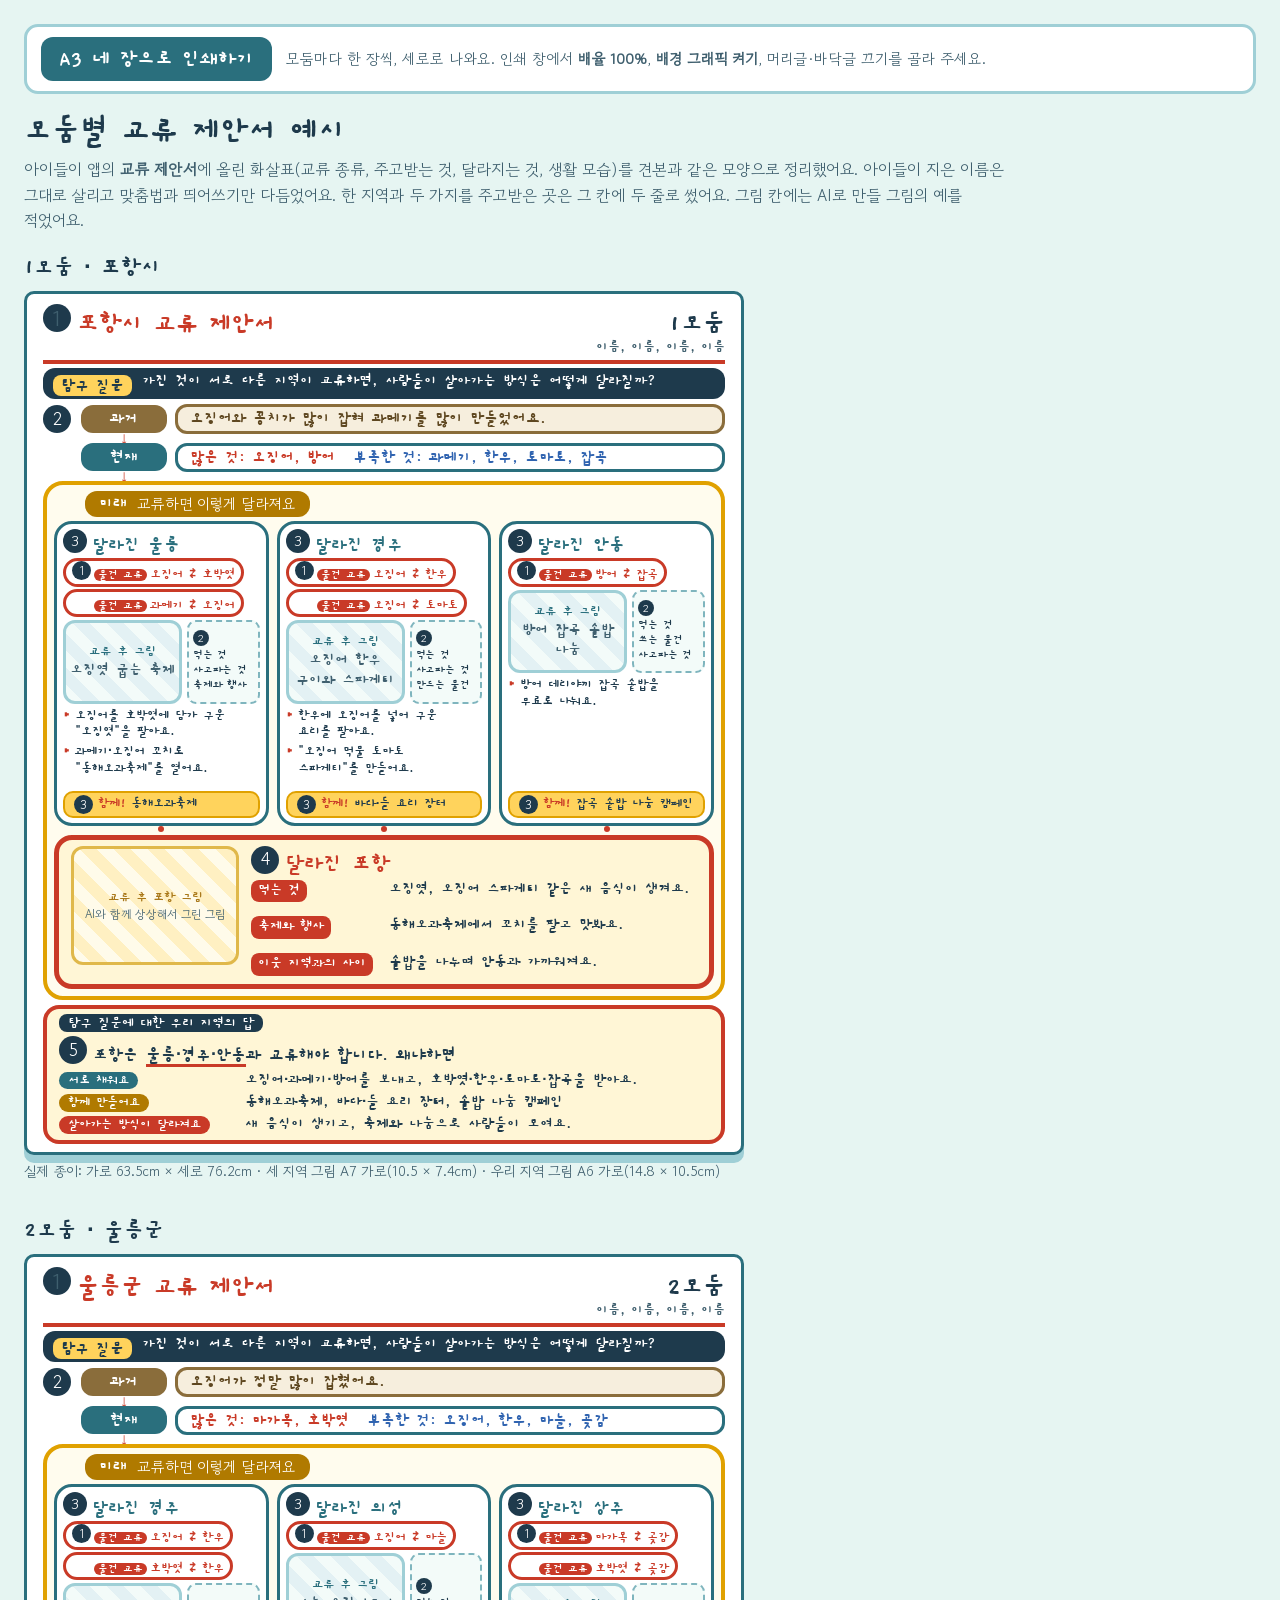
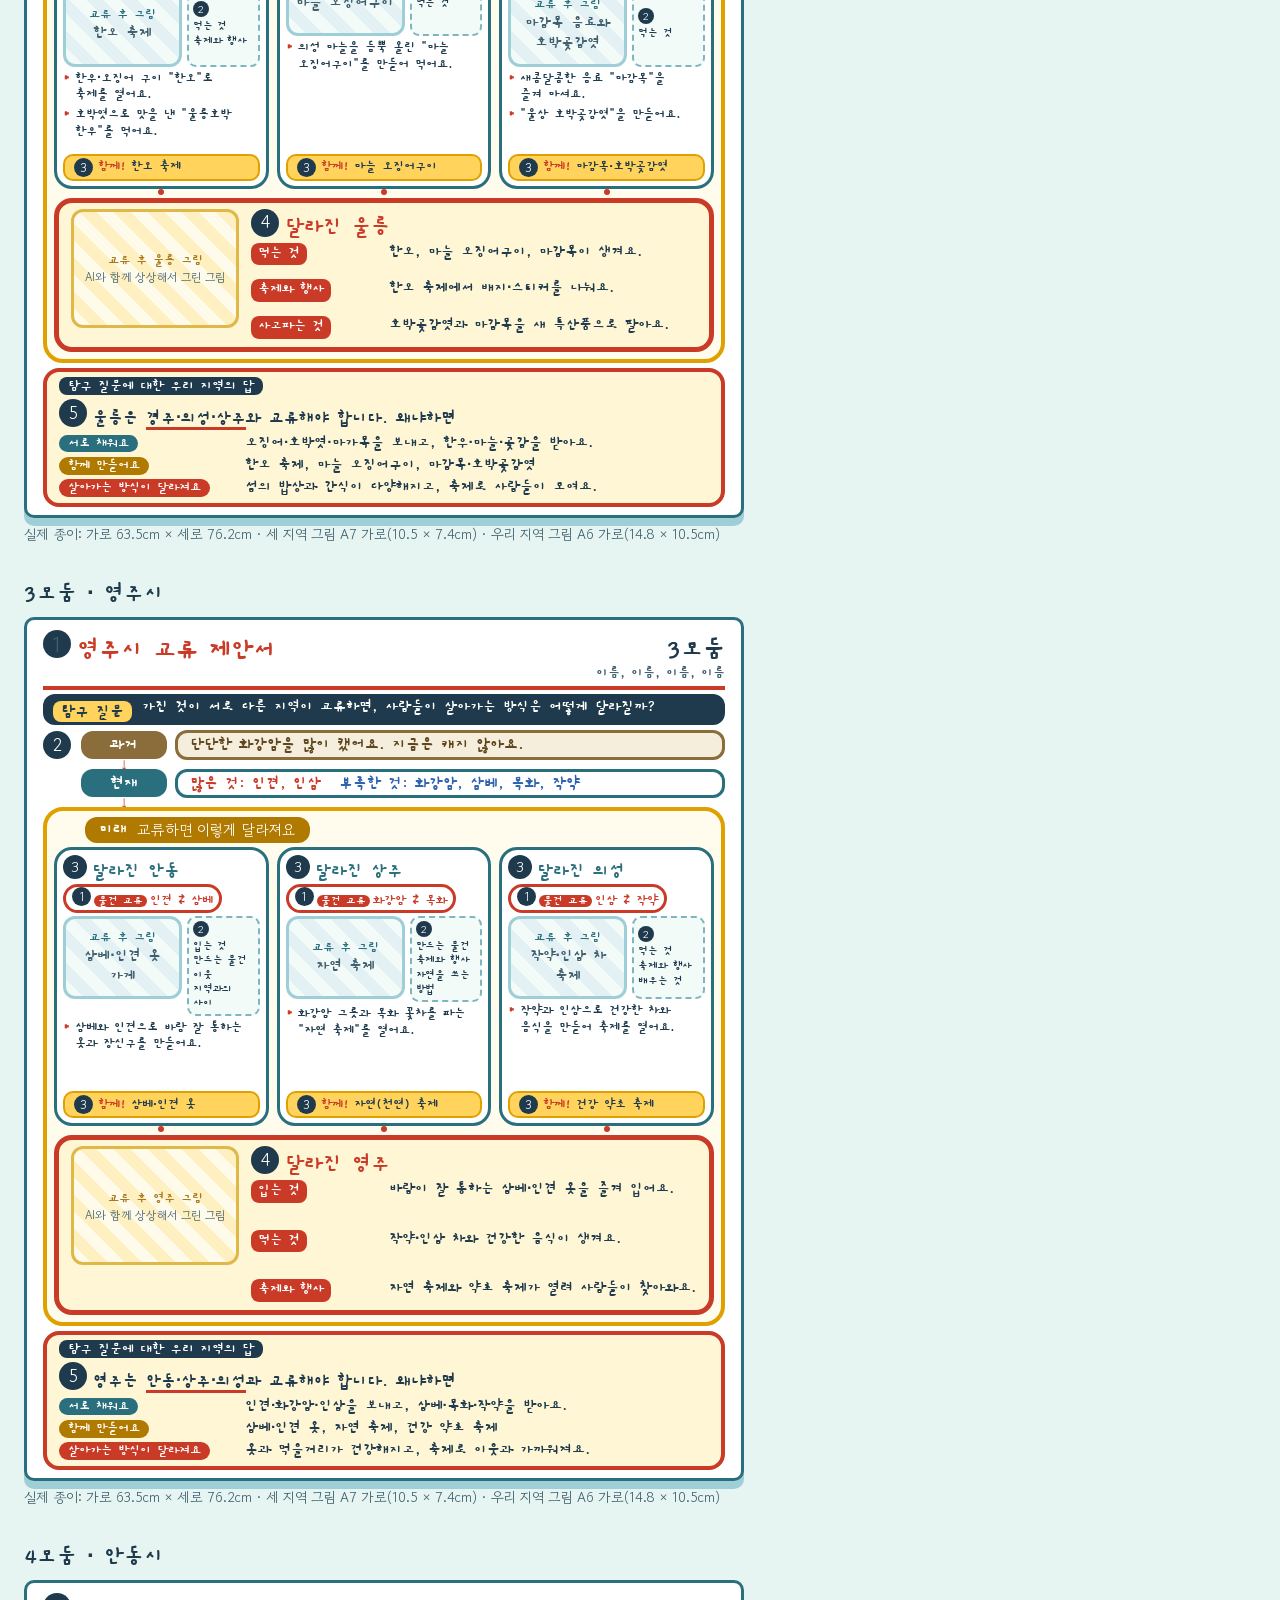
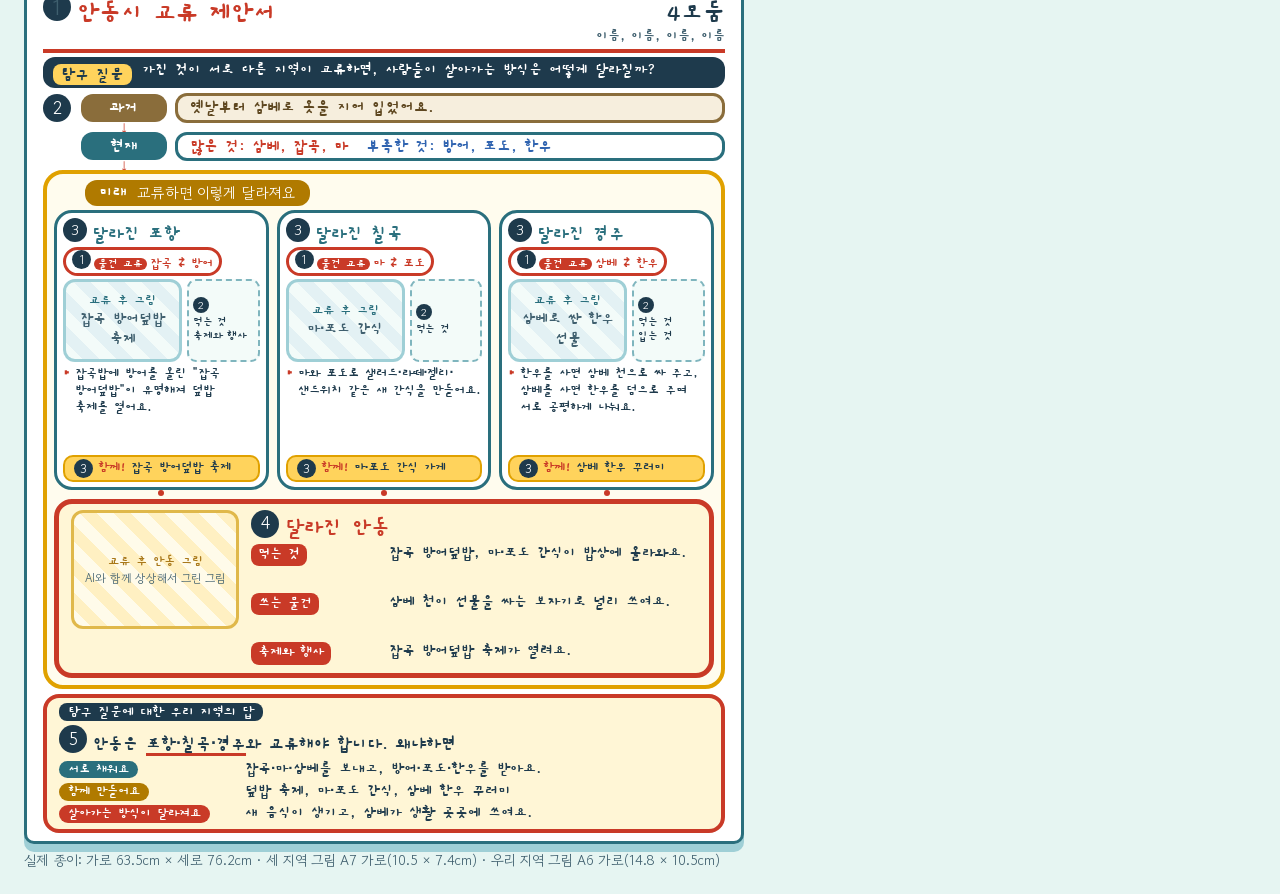
==== docs/easel-groups.html @ c111f4d0 "모둠별 교류 제안서 예시 4장(아이들이 올린 화살표로 정리), 이젤패드 모양을 easel.css로 함께 씀 Co-Authored-By: Claude Opus 5.5 <noreply" ====
<!doctype html>
<html lang="ko">
<head>
<meta charset="utf-8">
<meta name="viewport" content="width=device-width, initial-scale=1">
<title>모둠별 교류 제안서 예시</title>
<link rel="preconnect" href="https://fonts.googleapis.com">
<link rel="preconnect" href="https://fonts.gstatic.com" crossorigin>
<link rel="stylesheet" href="https://fonts.googleapis.com/css2?family=Gaegu:wght@400;700&family=Gowun+Dodum&display=swap">
<link rel="stylesheet" href="easel.css">
<style>
  /* 모둠별 예시: 견본(easel-sample.html)과 같은 종이·배치. 한 지역과 두 가지를 주고받으면 그 칸에 두 줄로 씁니다. */
  .groups { display: flex; flex-wrap: wrap; gap: 34px; align-items: flex-start; }
  .gx .node:not(.hub) { grid-template-rows: auto auto auto 1fr auto; }
  .gx .node:not(.hub) .swaps { grid-column: 1 / 3; display: grid; gap: 3px; justify-items: start; }
  .gx .node:not(.hub) .swap { font-size: 14px; }
  .gx .node:not(.hub) .swap i { font-size: 11.5px; }
  .gx .node:not(.hub) .pic { grid-column: 1; grid-row: 3; font-size: 13px; line-height: 1.25; padding: 4px; color: var(--mute); }
  .gx .node:not(.hub) .pic b { display: block; font-size: 14px; color: var(--teal); }
  /* ② 달라지는 것: 그림 옆에 여러 개 */
  .gx .ways { grid-column: 2; grid-row: 3; align-self: stretch; display: flex; flex-direction: column; justify-content: center; align-items: flex-start; gap: 3px; padding: 3px 4px; border: 2px dashed #7FB5BE; border-radius: 9px; background: #F3FBF9; }
  .gx .ways::before { content: "2"; display: inline-flex; align-items: center; justify-content: center; width: 19px; height: 19px; border-radius: 50%; background: var(--ink); color: #fff; font-family: 'Gowun Dodum', sans-serif; font-weight: 400; font-size: 12.5px; }
  .gx .ways span { font-size: 13.5px; line-height: 1.15; }
  /* 생활 모습: 두 가지면 두 줄 */
  .gx .lines { grid-column: 1 / 3; grid-row: 4; margin: 0; padding: 0; list-style: none; display: grid; gap: 3px; align-content: start; }
  .gx .lines li { position: relative; padding-left: 12px; font-size: 14.5px; line-height: 1.25; text-wrap: pretty; }
  .gx .lines li::before { content: "▸"; position: absolute; left: 0; color: var(--coral-d); }
  .gx .node:not(.hub) .plus { grid-row: 5; font-size: 13.5px; }
  .gx .hub .pic { font-size: 14px; color: #A9781A; padding: 6px; text-align: center; }
  .gx .chg li { font-size: 16px; }
  .gx .claim li { font-size: 15.5px; }
  .gx .papersize { text-align: left; }
  /* 촘촘하게: 주고받는 줄은 첫 줄에만 번호, ② 상자는 그림 높이 안에 */
  .gx .node:not(.hub) h3 { font-size: 18.5px; }
  .gx .node:not(.hub) .swap { padding: 0 6px; font-size: 13.5px; line-height: 1.3; }
  .gx .node:not(.hub) .swap + .swap::before { visibility: hidden; }
  .gx .ways { flex-direction: row; flex-wrap: wrap; align-content: center; justify-content: flex-start; gap: 2px 5px; padding: 3px 4px; max-height: 100%; overflow: hidden; }
  .gx .ways::before { width: 16px; height: 16px; font-size: 11px; flex-basis: 100%; max-width: 16px; margin-bottom: 1px; }
  .gx .ways span { font-size: 12.5px; line-height: 1.15; }
  .gx .lines li { font-size: 14px; }
  /* 두 가지를 주고받는 모둠도 종이 안에 들어가게 간격을 조금씩 좁힘 */
  .gx .pad .tl { gap: 9px; }
  .gx .pad .web { grid-template-rows: auto 9px auto; }
  .gx .pad .node:not(.hub) { row-gap: 3px; padding: 5px 6px; }
  .gx .node:not(.hub) h3 { line-height: 1.05; }
  .gx .node:not(.hub) .swap { line-height: 1.2; }
  .gx .node:not(.hub) .swaps { gap: 2px; }
  .gx .lines li { line-height: 1.2; }
  .gx .pad .claim { margin-top: 5px; }
  /* 달라진 우리 지역: 제목을 그림 옆 글 위로 올려 한 줄 아낌 */
  .gx .pad .hub { grid-template-rows: auto 1fr; row-gap: 3px; }
  .gx .pad .hub h3 { grid-column: 2; grid-row: 1; }
  .gx .pad .hub .pic { grid-column: 1; grid-row: 1 / 3; }
  .gx .pad .hub .chg { grid-column: 2; grid-row: 2; }
  .gx .pad .title b { font-size: 27px; }
  .gx .pad .keyq { font-size: 16px; padding: 3px 10px; }
  .gx .pad .trow .tk, .gx .pad .tc { min-height: 28px; font-size: 17px; }
  /* ② 상자: 한 줄에 하나씩, 낱말 중간에서 꺾이지 않게 */
  .gx .ways { flex-direction: column; flex-wrap: nowrap; align-items: flex-start; justify-content: center; gap: 1px; padding: 3px 2px 3px 4px; }
  .gx .ways::before { flex: none; flex-basis: auto; height: 16px; margin-bottom: 2px; }
  .gx .ways span { font-size: 12px; line-height: 1.15; word-break: keep-all; letter-spacing: -0.2px; }
  .gx .ways span::before { content: none; }
  .gx .ways span { white-space: nowrap; } /* 짧은 것은 한 줄로, 긴 것(이웃 지역과의 사이 등)만 줄바꿈 */
  .gx .ways span.long { white-space: normal; }
  /* 달라진 우리 지역: 이름표 칸을 넉넉히(가장 긴 '이웃 지역과의 사이'에 맞춤) */
  .gx .chg li { grid-template-columns: 130px 1fr; }
  .gnote { max-width: 980px; margin: 0 0 18px; font-size: 16px; line-height: 1.6; color: var(--mute); }
  /* 인쇄: 모둠마다 A3 세로 한 장 */
  html.pr .gx-sheet { box-sizing: border-box; width: 297mm; height: 419mm; padding: 9mm; overflow: hidden; break-after: page; break-inside: avoid; page: port; display: flex; align-items: center; justify-content: center; }
  html.pr .gx-sheet:last-child { break-after: auto; }
  html.pr .gx-sheet .fit { width: 720px; }
  html.pr .groups { display: block; }
  html.pr .gnote, html.pr h1 { display: none; }
  @media screen { html.pr.preview, html.pr.preview body { background: #888; } html.pr.preview .gx-sheet { background: #fff; margin: 12px auto; } }
</style>
</head>
<body>
<div class="printbar"><button type="button" id="printBtn">A3 네 장으로 인쇄하기</button><span>모둠마다 한 장씩, 세로로 나와요. 인쇄 창에서 <b>배율 100%</b>, <b>배경 그래픽 켜기</b>, 머리글·바닥글 끄기를 골라 주세요.</span></div>
<h1>모둠별 교류 제안서 예시</h1>
<p class="gnote">아이들이 앱의 <b>교류 제안서</b>에 올린 화살표(교류 종류, 주고받는 것, 달라지는 것, 생활 모습)를 견본과 같은 모양으로 정리했어요. 아이들이 지은 이름은 그대로 살리고 맞춤법과 띄어쓰기만 다듬었어요. 한 지역과 두 가지를 주고받은 곳은 그 칸에 두 줄로 썼어요. 그림 칸에는 AI로 만들 그림의 예를 적었어요.</p>
<div class="groups" id="groups"></div>
<script>
  const KQ = '가진 것이 서로 다른 지역이 교류하면, 사람들이 살아가는 방식은 어떻게 달라질까?';
  // 지역 칸: swaps [교류 종류, 우리 것 ⇄ 받는 것], ways 달라지는 것, lines 생활 모습(주고받는 것마다 한 줄), pic AI 그림 예, plus 함께 만드는 것
  const GROUPS = [
    { g: '1모둠', place: '포항시', short: '포항',
      past: '오징어와 꽁치가 많이 잡혀 과메기를 많이 만들었어요.',
      many: '오징어, 방어', few: '과메기, 한우, 토마토, 잡곡',
      nodes: [
        { name: '울릉', swaps: [['물건 교류', '오징어 ⇄ 호박엿'], ['물건 교류', '과메기 ⇄ 오징어']], ways: ['먹는 것', '사고파는 것', '축제와 행사'],
          lines: ['오징어를 호박엿에 담가 구운 "오징엿"을 팔아요.', '과메기·오징어 꼬치로 "동해오과축제"를 열어요.'],
          pic: '오징엿 굽는 축제', plus: '동해오과축제' },
        { name: '경주', swaps: [['물건 교류', '오징어 ⇄ 한우'], ['물건 교류', '오징어 ⇄ 토마토']], ways: ['먹는 것', '사고파는 것', '만드는 물건'],
          lines: ['한우에 오징어를 넣어 구운 요리를 팔아요.', '"오징어 먹물 토마토 스파게티"를 만들어요.'],
          pic: '오징어 한우 구이와 스파게티', plus: '바다·들 요리 장터' },
        { name: '안동', swaps: [['물건 교류', '방어 ⇄ 잡곡']], ways: ['먹는 것', '쓰는 물건', '사고파는 것'],
          lines: ['방어 데리야끼 잡곡 솥밥을 무료로 나눠요.'],
          pic: '방어 잡곡 솥밥 나눔', plus: '잡곡 솥밥 나눔 캠페인' },
      ],
      chg: [['먹는 것', '오징엿, 오징어 스파게티 같은 새 음식이 생겨요.'], ['축제와 행사', '동해오과축제에서 꼬치를 팔고 맛봐요.'], ['이웃 지역과의 사이', '솥밥을 나누며 안동과 가까워져요.']],
      claim: ['울릉·경주·안동', '오징어·과메기·방어를 보내고, 호박엿·한우·토마토·잡곡을 받아요.', '동해오과축제, 바다·들 요리 장터, 솥밥 나눔 캠페인', '새 음식이 생기고, 축제와 나눔으로 사람들이 모여요.'] },
    { g: '2모둠', place: '울릉군', short: '울릉',
      past: '오징어가 정말 많이 잡혔어요.',
      many: '마가목, 호박엿', few: '오징어, 한우, 마늘, 곶감',
      nodes: [
        { name: '경주', swaps: [['물건 교류', '오징어 ⇄ 한우'], ['물건 교류', '호박엿 ⇄ 한우']], ways: ['먹는 것', '축제와 행사'],
          lines: ['한우·오징어 구이 "한오"로 축제를 열어요.', '호박엿으로 맛을 낸 "울릉호박 한우"를 먹어요.'],
          pic: '한오 축제', plus: '한오 축제' },
        { name: '의성', swaps: [['물건 교류', '오징어 ⇄ 마늘']], ways: ['먹는 것'],
          lines: ['의성 마늘을 듬뿍 올린 "마늘 오징어구이"를 만들어 먹어요.'],
          pic: '마늘 오징어구이', plus: '마늘 오징어구이' },
        { name: '상주', swaps: [['물건 교류', '마가목 ⇄ 곶감'], ['물건 교류', '호박엿 ⇄ 곶감']], ways: ['먹는 것'],
          lines: ['새콤달콤한 음료 "마감목"을 즐겨 마셔요.', '"울상 호박곶감엿"을 만들어요.'],
          pic: '마감목 음료와 호박곶감엿', plus: '마감목·호박곶감엿' },
      ],
      chg: [['먹는 것', '한오, 마늘 오징어구이, 마감목이 생겨요.'], ['축제와 행사', '한오 축제에서 배지·스티커를 나눠요.'], ['사고파는 것', '호박곶감엿과 마감목을 새 특산품으로 팔아요.']],
      claim: ['경주·의성·상주', '오징어·호박엿·마가목을 보내고, 한우·마늘·곶감을 받아요.', '한오 축제, 마늘 오징어구이, 마감목·호박곶감엿', '섬의 밥상과 간식이 다양해지고, 축제로 사람들이 모여요.'] },
    { g: '3모둠', place: '영주시', short: '영주',
      past: '단단한 화강암을 많이 캤어요. 지금은 캐지 않아요.',
      many: '인견, 인삼', few: '화강암, 삼베, 목화, 작약',
      nodes: [
        { name: '안동', swaps: [['물건 교류', '인견 ⇄ 삼베']], ways: ['입는 것', '만드는 물건', '이웃 지역과의 사이'],
          lines: ['삼베와 인견으로 바람 잘 통하는 옷과 장신구를 만들어요.'],
          pic: '삼베·인견 옷 가게', plus: '삼베·인견 옷' },
        { name: '상주', swaps: [['물건 교류', '화강암 ⇄ 목화']], ways: ['만드는 물건', '축제와 행사', '자연을 쓰는 방법'],
          lines: ['화강암 그릇과 목화 꽃차를 파는 "자연 축제"를 열어요.'],
          pic: '자연 축제', plus: '자연(천연) 축제' },
        { name: '의성', swaps: [['물건 교류', '인삼 ⇄ 작약']], ways: ['먹는 것', '축제와 행사', '배우는 것'],
          lines: ['작약과 인삼으로 건강한 차와 음식을 만들어 축제를 열어요.'],
          pic: '작약·인삼 차 축제', plus: '건강 약초 축제' },
      ],
      chg: [['입는 것', '바람이 잘 통하는 삼베·인견 옷을 즐겨 입어요.'], ['먹는 것', '작약·인삼 차와 건강한 음식이 생겨요.'], ['축제와 행사', '자연 축제와 약초 축제가 열려 사람들이 찾아와요.']],
      claim: ['안동·상주·의성', '인견·화강암·인삼을 보내고, 삼베·목화·작약을 받아요.', '삼베·인견 옷, 자연 축제, 건강 약초 축제', '옷과 먹을거리가 건강해지고, 축제로 이웃과 가까워져요.'] },
    { g: '4모둠', place: '안동시', short: '안동',
      past: '옛날부터 삼베로 옷을 지어 입었어요.',
      many: '삼베, 잡곡, 마', few: '방어, 포도, 한우',
      nodes: [
        { name: '포항', swaps: [['물건 교류', '잡곡 ⇄ 방어']], ways: ['먹는 것', '축제와 행사'],
          lines: ['잡곡밥에 방어를 올린 "잡곡 방어덮밥"이 유명해져 덮밥 축제를 열어요.'],
          pic: '잡곡 방어덮밥 축제', plus: '잡곡 방어덮밥 축제' },
        { name: '칠곡', swaps: [['물건 교류', '마 ⇄ 포도']], ways: ['먹는 것'],
          lines: ['마와 포도로 샐러드·라떼·젤리·샌드위치 같은 새 간식을 만들어요.'],
          pic: '마·포도 간식', plus: '마·포도 간식 가게' },
        { name: '경주', swaps: [['물건 교류', '삼베 ⇄ 한우']], ways: ['먹는 것', '입는 것'],
          lines: ['한우를 사면 삼베 천으로 싸 주고, 삼베를 사면 한우를 덤으로 주며 서로 공평하게 나눠요.'],
          pic: '삼베로 싼 한우 선물', plus: '삼베 한우 꾸러미' },
      ],
      chg: [['먹는 것', '잡곡 방어덮밥, 마·포도 간식이 밥상에 올라와요.'], ['쓰는 물건', '삼베 천이 선물을 싸는 보자기로 널리 쓰여요.'], ['축제와 행사', '잡곡 방어덮밥 축제가 열려요.']],
      claim: ['포항·칠곡·경주', '잡곡·마·삼베를 보내고, 방어·포도·한우를 받아요.', '덮밥 축제, 마·포도 간식, 삼베 한우 꾸러미', '새 음식이 생기고, 삼베가 생활 곳곳에 쓰여요.'] },
  ];
  // 받침이 있으면 앞의 말, 없으면 뒤의 말(은/는, 과/와)
  const jo = (w, a, b) => { const c = w.charCodeAt(w.length - 1); return c >= 0xAC00 && c <= 0xD7A3 && (c - 0xAC00) % 28 ? a : b; };
  const e = (s) => String(s).replace(/[&<>"]/g, (c) => ({ '&': '&amp;', '<': '&lt;', '>': '&gt;', '"': '&quot;' }[c]));
  const node = (n, cls, first) => `<div class="node ${cls}">
      <h3><span class="cn">3</span>달라진 ${e(n.name)}</h3>
      <div class="swaps">${n.swaps.map(([k, s]) => `<span class="swap"><i>${e(k)}</i>${e(s)}</span>`).join('')}</div>
      <div class="pic"><b>교류 후 그림</b>${e(n.pic)}</div>
      <div class="ways">${n.ways.map((w) => `<span${w.length > 6 ? ' class="long"' : ''}>${e(w)}</span>`).join('')}</div>
      <ul class="lines">${n.lines.map((l) => `<li>${e(l)}</li>`).join('')}</ul>
      <span class="plus">${e(n.plus)}</span>
    </div>`;
  const pad = (d) => `<div class="pad">
      <div class="title"><b><span class="cn">1</span>${e(d.place)} 교류 제안서</b><span class="who2"><b>${e(d.g)}</b>이름, 이름, 이름, 이름</span></div>
      <div class="keyq"><span>탐구 질문</span><p>${KQ}</p></div>
      <div class="tl">
        <div class="trow"><span class="cn">2</span><span class="tk past">과거</span><div class="tc">${e(d.past)}</div></div>
        <div class="trow"><span class="tk now">현재</span><div class="tc"><span class="many">많은 것: ${e(d.many)}</span><span class="few">부족한 것: ${e(d.few)}</span></div></div>
        <div class="fut"><span class="tk future">미래 <small>교류하면 이렇게 달라져요</small></span>
          <div class="web">
            ${node(d.nodes[0], 'a')}${node(d.nodes[1], 'c')}${node(d.nodes[2], 'b')}
            <div class="lk l"></div><div class="lk r"></div><div class="lk v"></div>
            <div class="node hub">
              <h3><span class="cn">4</span>달라진 ${e(d.short)}</h3>
              <div class="pic">교류 후 ${e(d.short)} 그림<small>AI와 함께 상상해서 그린 그림</small></div>
              <ul class="chg">${d.chg.map(([k, s]) => `<li><b>${e(k)}</b><span>${e(s)}</span></li>`).join('')}</ul>
            </div>
          </div>
        </div>
      </div>
      <div class="claim"><span class="ans">탐구 질문에 대한 우리 지역의 답</span><span class="cn">5</span>${e(d.short)}${jo(d.short, '은', '는')} <u>${e(d.claim[0])}</u>${jo(d.claim[0], '과', '와')} 교류해야 합니다. 왜냐하면
        <ol>
          <li><b>서로 채워요</b><span>${e(d.claim[1])}</span></li>
          <li><b>함께 만들어요</b><span>${e(d.claim[2])}</span></li>
          <li><b>살아가는 방식이 달라져요</b><span>${e(d.claim[3])}</span></li>
        </ol></div>
    </div>`;
  document.getElementById('groups').innerHTML = GROUPS.map((d) => `<div class="gx-sheet gx"><div class="fit"><figure>
      <figcaption>${e(d.g)} · ${e(d.place)}</figcaption>${pad(d)}
      <div class="papersize">실제 종이: 가로 63.5cm × 세로 76.2cm · 세 지역 그림 A7 가로(10.5 × 7.4cm) · 우리 지역 그림 A6 가로(14.8 × 10.5cm)</div>
    </figure></div></div>`).join('');
</script>
<script>
  // 인쇄 직전에 틀을 켜고, 장마다 내용이 종이에 꼭 차도록 크기를 맞춥니다(easel-sample.html 과 같은 방식).
  (function () {
    const root = document.documentElement;
    function fit() {
      document.querySelectorAll('.gx-sheet').forEach((sh) => {
        const box = sh.querySelector('.fit');
        box.style.zoom = 1;
        const cs = getComputedStyle(sh);
        const W = sh.clientWidth - parseFloat(cs.paddingLeft) - parseFloat(cs.paddingRight);
        const H = sh.clientHeight - parseFloat(cs.paddingTop) - parseFloat(cs.paddingBottom);
        box.style.zoom = Math.min(W / box.offsetWidth, H / box.offsetHeight);
      });
    }
    function on() { root.classList.add('pr'); fit(); }
    function off() { if (!root.classList.contains('preview')) { root.classList.remove('pr'); document.querySelectorAll('.fit').forEach((b) => { b.style.zoom = ''; }); } }
    window.addEventListener('beforeprint', on);
    window.addEventListener('afterprint', off);
    document.getElementById('printBtn').addEventListener('click', () => { on(); window.print(); });
    if (/[?&]pr=1/.test(location.search)) {
      root.classList.add('preview');
      window.addEventListener('load', () => { (document.fonts ? document.fonts.ready : Promise.resolve()).then(on); });
    }
  })();
</script>
</body>
</html>
---- docs/easel.css ----
:root { --ink: #1E3A4C; --teal: #2A6F7D; --teal-l: #9FCFD6; --coral-d: #C93A27; --mute: #3F5F6E; --sun: #FFD35C; }
  * { box-sizing: border-box; }
  body { margin: 0; padding: 24px; background: #E6F5F2; color: var(--ink); font-family: 'Gowun Dodum', sans-serif; }
  h1 { font-family: 'Gaegu', sans-serif; font-size: 34px; margin: 0 0 4px; }
  .lead { margin: 0 0 18px; color: var(--mute); font-size: 16px; line-height: 1.6; max-width: 980px; }
  .wrap { display: flex; flex-wrap: wrap; gap: 28px; align-items: flex-start; }
  figure { margin: 0; }
  figcaption { font-family: 'Gaegu', sans-serif; font-weight: 700; font-size: 24px; margin-bottom: 8px; }

  /* 이젤패드 한 장(세로로 긴 종이) */
  .pad { width: 720px; background: #fff; border: 3px solid var(--teal); border-radius: 10px; box-shadow: 0 8px 0 var(--teal-l); padding: 16px 18px 18px; font-family: 'Gaegu', sans-serif; font-weight: 700; }
  .title { display: flex; align-items: baseline; justify-content: space-between; border-bottom: 4px solid var(--coral-d); padding-bottom: 6px; }
  .title b { font-size: 40px; color: var(--coral-d); }
  .title span { font-size: 22px; color: var(--mute); }
  .title .who2 { display: flex; flex-direction: column; align-items: flex-end; font-size: 18px; line-height: 1.15; }
  .title .who2 b { font-size: 24px; color: var(--ink); }
  /* 제목 바로 아래의 탐구 질문(이젤패드가 답하는 질문). 핵심 질문은 수업 전체의 질문으로, 챗봇 활동에서 답함 */
  .keyq { margin-top: 8px; padding: 6px 12px; border-radius: 12px; background: var(--ink); color: #fff; font-size: 24px; line-height: 1.25; }
  .keyq span { display: inline-block; margin-right: 10px; padding: 0 8px; border-radius: 8px; background: var(--sun); color: var(--ink); font-size: 17px; vertical-align: 2px; }

  /* 제목 바로 아래: 우리 지역에 많은 것과 부족한 것(한 줄 소개) */
  /* 시간의 흐름이 종이의 뼈대: 과거(한 줄) ↓ 현재(한 줄) ↓ 미래(큰 틀) */
  .tl { display: grid; gap: 18px; margin-top: 10px; }
  .trow { display: grid; grid-template-columns: 30px 86px 1fr; align-items: center; column-gap: 8px; }
  .trow > .cn { margin-right: 0; }
  .trow > .tk { grid-column: 2; }
  .trow > .cn { grid-column: 1; }
  .trow > .tc { grid-column: 3; }
  .tk { position: relative; display: inline-flex; align-items: center; justify-content: center; height: 38px; border-radius: 12px; color: #fff; font-size: 24px; }
  .tk.past { background: #8A6D3B; }
  .tk.now { background: var(--teal); }
  .tk.future { background: #B07A00; }
  /* 과거 → 현재 → 미래를 잇는 아래 화살표 */
  .trow .tk::after { content: "↓"; position: absolute; left: 50%; top: 100%; translate: -50% 0; height: 18px; line-height: 18px; font-size: 20px; color: var(--coral-d); }
  .tc { border: 3px solid; border-radius: 12px; padding: 4px 12px; font-size: 22px; line-height: 1.25; display: flex; flex-wrap: wrap; gap: 2px 18px; min-height: 38px; align-items: center; }
  .trow:nth-child(1) .tc { border-color: #8A6D3B; background: #F6EEDD; color: #5E4720; }
  .trow:nth-child(2) .tc { border-color: var(--teal); background: #fff; }
  .tc .many { color: #C93A27; }
  .tc .few { color: #2F63B0; }
  .fut { position: relative; border: 4px solid #E0A100; border-radius: 20px; background: #FFFCEE; padding: 30px 8px 10px; }
  .fut > .tk { position: absolute; left: 34px; top: -20px; min-width: 86px; padding: 0 14px; gap: 10px; white-space: nowrap; }
  .fut > .tk small { font-family: 'Gowun Dodum', sans-serif; font-weight: 400; font-size: 15px; }
  .chip { border-radius: 12px; padding: 4px 12px; font-size: 23px; line-height: 1.25; border: 3px solid; }
  .chip small { font-size: 16px; margin-right: 8px; }
  .chip.many { border-color: #C93A27; color: #C93A27; background: #FFF0EC; }
  .chip.few { border-color: #2F63B0; color: #2F63B0; background: #EDF3FD; }
  /* 가운데에 달라진 우리 지역, 양옆과 아래에 함께 달라지는 세 지역 */
  .web { display: grid; grid-template-columns: 166px 16px 1fr 16px 166px; grid-template-rows: auto 26px auto; align-items: center; }
  .node { background: #fff; border: 3px solid var(--teal); border-radius: 18px; padding: 8px; display: flex; flex-direction: column; gap: 6px; }
  .node h3 { margin: 0; font-size: 23px; line-height: 1.1; color: var(--teal); }
  .node p { margin: 0; font-size: 19px; line-height: 1.22; }
  .pic { border: 3px solid var(--teal-l); border-radius: 12px; background: repeating-linear-gradient(45deg, #F3FBF9 0 12px, #E3F1F4 12px 24px); display: flex; flex-direction: column; align-items: center; justify-content: center; text-align: center; font-size: 18px; color: var(--teal); height: 104px; }
  .pic small { font-family: 'Gowun Dodum', sans-serif; font-weight: 400; font-size: 11.5px; color: var(--mute); }
  .hub { grid-column: 3; grid-row: 1; border: 5px solid var(--coral-d); background: #FFF6D6; padding: 10px; }
  .hub h3 { color: var(--coral-d); font-size: 29px; text-align: center; }
  .hub .pic { height: 170px; background: repeating-linear-gradient(45deg, #FFFBEA 0 12px, #FFF0C2 12px 24px); border-color: #E0B84A; color: #A9781A; font-size: 21px; }
  .hub p { font-size: 23px; text-align: center; }
  .a { grid-column: 1; grid-row: 1; }
  .b { grid-column: 5; grid-row: 1; }
  .c { grid-column: 2 / 5; grid-row: 3; justify-self: center; width: 300px; display: grid; grid-template-columns: 118px 1fr; column-gap: 8px; row-gap: 5px; }
  .c h3, .c .swap { grid-column: 1 / 3; }
  .c .pic { grid-row: 3 / 5; height: 100%; min-height: 86px; }
  /* 지역을 잇는 점선 */
  .lk { border-top: 6px dotted var(--coral-d); align-self: center; }
  .lk.l { grid-column: 2; grid-row: 1; }
  .lk.r { grid-column: 4; grid-row: 1; }
  .lk.v { grid-column: 3; grid-row: 2; justify-self: center; width: 0; height: 100%; border-top: 0; border-left: 6px dotted var(--coral-d); }
  /* 주고받는 것, 함께 만드는 것 */
  .swap { align-self: flex-start; padding: 2px 9px; border-radius: 999px; background: #fff; border: 3px solid var(--coral-d); color: var(--coral-d); font-size: 18px; line-height: 1.2; }
  .plus { display: inline-block; align-self: flex-start; padding: 2px 9px; border-radius: 10px; background: var(--sun); border: 2px solid #E0A100; font-size: 18px; line-height: 1.2; }
  .plus::before { content: "함께! "; color: var(--coral-d); }
  .claim { margin-top: 12px; border: 4px solid var(--coral-d); border-radius: 16px; padding: 10px 14px; font-size: 25px; line-height: 1.3; background: #FFF6D6; }
  .claim .ans { display: block; width: fit-content; margin-bottom: 4px; padding: 0 9px; border-radius: 8px; background: var(--ink); color: #fff; font-size: 17px; }
  .claim ol { list-style: none; margin: 6px 0 0; padding: 0; display: grid; gap: 4px; }
  .claim li { display: grid; grid-template-columns: 140px 1fr; gap: 8px; align-items: baseline; font-size: 21px; line-height: 1.28; }
  .claim li b { justify-self: start; padding: 0 9px; border-radius: 9px; font-size: 18px; color: #fff; background: var(--teal); white-space: nowrap; }
  .claim li:nth-child(2) b { background: #B07A00; }
  .claim li:nth-child(3) b { background: var(--coral-d); }
  .claim u { text-decoration-color: var(--coral-d); text-decoration-thickness: 3px; text-underline-offset: 4px; }
  .blank .fill { color: #B7C7CC; }
  .blank .plus { color: #B79B4A; }

  .cn { display: inline-flex; align-items: center; justify-content: center; width: 28px; height: 28px; margin-right: 6px; border-radius: 50%; background: var(--ink); color: #fff; font-family: 'Gowun Dodum', sans-serif; font-weight: 400; font-size: 17px; vertical-align: 3px; flex: none; }
  /* 학생용 안내 */
  .kid { max-width: 1500px; }
  .kid h2 { font-family: 'Gaegu', sans-serif; font-size: 32px; margin: 30px 0 8px; color: var(--coral-d); }
  .kid h2 .cn { background: var(--coral-d); width: 34px; height: 34px; font-size: 20px; vertical-align: 4px; }
  .kid p { margin: 0 0 10px; font-size: 18px; line-height: 1.6; max-width: 980px; }
  .cards { display: grid; grid-template-columns: repeat(auto-fit, minmax(250px, 1fr)); gap: 14px; margin: 6px 0 4px; }
  .card { background: #fff; border: 3px solid var(--teal-l); border-radius: 16px; padding: 12px 14px; font-size: 17px; line-height: 1.55; }
  .card b.t { display: block; font-family: 'Gaegu', sans-serif; font-size: 24px; margin-bottom: 2px; }
  .card small { color: var(--mute); font-size: 15px; }
  .card em { font-style: normal; color: var(--coral-d); }
  .steps { counter-reset: st; display: grid; gap: 10px; margin: 6px 0; padding: 0; list-style: none; max-width: 980px; }
  .steps li { counter-increment: st; position: relative; background: #fff; border: 3px solid var(--teal-l); border-radius: 16px; padding: 10px 14px 10px 58px; font-size: 18px; line-height: 1.55; }
  .steps li::before { content: counter(st); position: absolute; left: 12px; top: 10px; width: 34px; height: 34px; border-radius: 50%; background: var(--teal); color: #fff; display: flex; align-items: center; justify-content: center; font-family: 'Gaegu', sans-serif; font-weight: 700; font-size: 22px; }
  .steps b { font-family: 'Gaegu', sans-serif; font-size: 23px; }
  .say { background: #FFF6D6; border: 3px dashed #E0B84A; border-radius: 14px; padding: 8px 12px; margin-top: 6px; font-size: 17px; }
  .check { display: grid; gap: 6px; margin: 6px 0; padding: 0; list-style: none; max-width: 980px; font-size: 18px; line-height: 1.5; }
  .check li { padding-left: 38px; position: relative; }
  .check li::before { content: ""; position: absolute; left: 4px; top: 2px; width: 22px; height: 22px; border: 3px solid var(--teal); border-radius: 6px; background: #fff; }
  details.teacher { margin-top: 34px; max-width: 980px; background: #fff; border: 2px solid var(--teal-l); border-radius: 14px; padding: 10px 16px; font-size: 15.5px; line-height: 1.65; color: var(--mute); }
  details.teacher summary { cursor: pointer; font-family: 'Gaegu', sans-serif; font-weight: 700; font-size: 22px; color: var(--ink); }
  .notes { max-width: 450px; font-size: 16px; line-height: 1.65; }
  .notes h2 { font-family: 'Gaegu', sans-serif; font-size: 26px; margin: 0 0 6px; color: var(--coral-d); }
  .notes h2:not(:first-child) { margin-top: 20px; }
  .notes ul { margin: 0; padding-left: 20px; }
  .notes li { margin-bottom: 6px; }
  .notes table { border-collapse: collapse; width: 100%; font-size: 15px; }
  .notes td, .notes th { border-bottom: 1px solid var(--teal-l); padding: 5px 6px; text-align: left; vertical-align: top; }
  .tip { background: #fff; border: 2px solid var(--teal-l); border-radius: 14px; padding: 12px 14px; margin-top: 12px; }
  .key { display: flex; gap: 10px; flex-wrap: wrap; margin: 6px 0 0; font-family: 'Gaegu', sans-serif; font-weight: 700; font-size: 19px; }
  .key { flex-direction: column; gap: 8px; }
  .key > span { display: flex; align-items: center; gap: 8px; font-family: 'Gowun Dodum', sans-serif; font-weight: 400; font-size: 15.5px; line-height: 1.4; }
  .key .swap, .key .plus { flex: none; white-space: nowrap; font-family: 'Gaegu', sans-serif; font-weight: 700; }
  /* 여러 가지 배치 예시(작은 그림) */
  .ideas { margin-top: 30px; max-width: 1500px; }
  .ideas h2 { font-family: 'Gaegu', sans-serif; font-size: 30px; margin: 0 0 4px; color: var(--coral-d); }
  .ideas > p { margin: 0 0 14px; font-size: 16px; line-height: 1.6; color: var(--mute); max-width: 980px; }
  .ideas-grid { display: grid; grid-template-columns: repeat(auto-fill, minmax(215px, 1fr)); gap: 18px; }
  .idea { background: #fff; border: 3px solid var(--teal-l); border-radius: 16px; padding: 10px 10px 12px; }
  .idea svg { width: 100%; height: auto; display: block; }
  .idea b { display: block; margin-top: 6px; font-family: 'Gaegu', sans-serif; font-size: 23px; }
  .idea span { font-size: 14.5px; line-height: 1.45; color: var(--mute); }
  .legend { display: flex; flex-wrap: wrap; gap: 6px 16px; margin: 0 0 14px; font-size: 14.5px; color: var(--mute); }
  .legend i { display: inline-block; width: 16px; height: 12px; border-radius: 3px; margin-right: 5px; vertical-align: -1px; border: 2px solid; }
  /* ---------- 읽기 편하게: 낱말 중간에서 줄이 바뀌지 않게, 이름표 옆 글은 이름표 아래로 내려가지 않게 ---------- */
  body { word-break: keep-all; overflow-wrap: break-word; }
  .keyq { display: grid; grid-template-columns: auto 1fr; column-gap: 10px; align-items: start; }
  .keyq span { margin: 4px 0 0; }
  .keyq p { margin: 0; text-wrap: balance; }
  .node p, .hub p, .claim li span, .tc, .num5 li, .remember, .idea span, .lead { text-wrap: pretty; }
  .hub p { text-wrap: balance; }
  .claim li { grid-template-columns: max-content 1fr; }
  .claim li b { margin-top: 2px; }
  .talk li { display: grid; grid-template-columns: 215px 1fr; column-gap: 10px; align-items: start; }
  .talk li b { margin: 0; }
  .four ul { padding-left: 0; list-style: none; display: grid; gap: 4px; }
  .four ul li { position: relative; padding-left: 16px; }
  .four ul li::before { content: "·"; position: absolute; left: 4px; font-weight: 700; }
  .num5 li > span:last-child { min-width: 0; }
  /* "함께!" 딱지: 길면 줄을 바꾸되, 둘째 줄이 "함께!" 아래로 들어가지 않게 */
  .plus { display: inline-grid; grid-template-columns: auto 1fr; column-gap: 5px; max-width: 100%; text-wrap: balance; }
  .plus::before { content: "함께!"; }
  .c .swap { justify-self: start; }
  .num5 .plus, .key .plus { white-space: nowrap; }
  .swap { white-space: nowrap; }
  .tk { white-space: nowrap; }
  /* 달라진 우리 지역: 무엇이 달라지는지 세 가지로 나누어 자세히 */
  .chg { list-style: none; margin: 0; padding: 0; display: grid; gap: 5px; }
  .chg li { display: grid; grid-template-columns: max-content 1fr; column-gap: 7px; align-items: start; font-size: 19px; line-height: 1.22; text-align: left; }
  .chg b { padding: 0 7px; border-radius: 8px; background: var(--coral-d); color: #fff; font-size: 16px; line-height: 1.5; white-space: nowrap; }
  .chg span { text-wrap: pretty; }
  .chg.fill b { background: #D9A79F; }
  .hub .pic { height: 140px; }
  /* ---------- 미래 틀 안의 배치: 위에 두 지역, 가운데에 넓게 달라진 우리 지역, 아래에 한 지역 ---------- */
  .web { grid-template-columns: 1fr 1fr; column-gap: 14px; grid-template-rows: auto 22px auto 22px auto; align-items: stretch; }
  .node:not(.hub) { display: grid; grid-template-columns: 112px 1fr; column-gap: 8px; row-gap: 5px; align-content: start; }
  .node:not(.hub) h3, .node:not(.hub) .swap { grid-column: 1 / 3; justify-self: start; }
  .node:not(.hub) .pic { grid-column: 1; grid-row: 3 / 5; height: 100%; min-height: 92px; }
  .node:not(.hub) p, .node:not(.hub) .plus { grid-column: 2; }
  .a { grid-column: 1; grid-row: 1; }
  .b { grid-column: 2; grid-row: 1; }
  .c { grid-column: 1 / 3; grid-row: 5; justify-self: center; width: 330px; }
  .hub { grid-column: 1 / 3; grid-row: 3; display: grid; grid-template-columns: 236px 1fr; column-gap: 14px; row-gap: 6px; align-items: center; }
  .hub h3 { grid-column: 1 / 3; }
  .hub .pic { height: 150px; }
  .chg { gap: 8px; }
  .chg li { font-size: 21px; line-height: 1.25; }
  .chg b { font-size: 17px; }
  .lk { width: 0; height: 100%; border-top: 0; border-left: 6px dotted var(--coral-d); justify-self: center; align-self: stretch; }
  .lk.l { grid-column: 1; grid-row: 2; }
  .lk.r { grid-column: 2; grid-row: 2; }
  .lk.v { grid-column: 1 / 3; grid-row: 4; }
  /* 달라지는 것 고르기: 아이들이 세 가지를 고르는 목록 */
  .pick { margin-top: 14px; background: #fff; border: 3px solid var(--coral-d); border-radius: 18px; padding: 12px 16px 14px; max-width: 1500px; }
  .pick h3 { margin: 0 0 2px; font-family: 'Gaegu', sans-serif; font-size: 27px; color: var(--coral-d); }
  .pick p { margin: 0 0 10px; font-size: 17px; }
  .pick ul { list-style: none; margin: 0; padding: 0; display: grid; grid-template-columns: repeat(auto-fill, minmax(250px, 1fr)); gap: 8px; }
  .pick li { display: grid; gap: 1px; padding: 7px 12px; border: 2px dashed var(--dash, #7FB5BE); border-radius: 12px; background: #F3FBF9; break-inside: avoid; }
  .pick li b { font-family: 'Gaegu', sans-serif; font-size: 22px; line-height: 1.15; }
  .pick li span { font-size: 15px; color: var(--mute); line-height: 1.35; }
  /* A3 세 장으로 인쇄: 1장 "이렇게 만들 거예요"(가로), 2장 만드는 방법 2~5번(가로), 3장 연습 종이(세로).
     html.pr 은 인쇄 직전에 붙습니다(주소 끝에 ?pr=1 을 붙이면 화면에서 미리 볼 수 있음). 크기는 아래 스크립트가 종이에 꼭 맞게 맞춥니다. */
  .printbar { display: flex; flex-wrap: wrap; align-items: center; gap: 10px 14px; margin: 0 0 16px; padding: 10px 14px; background: #fff; border: 3px solid var(--teal-l); border-radius: 14px; font-size: 15px; line-height: 1.5; color: var(--mute); max-width: 1500px; }
  .printbar button { min-height: 44px; padding: 0 18px; border: 0; border-radius: 12px; background: var(--teal); color: #fff; font-family: 'Gaegu', sans-serif; font-weight: 700; font-size: 22px; cursor: pointer; }
  @page land { size: A3 landscape; margin: 0; }
  @page port { size: A3 portrait; margin: 0; }
  html.pr body { padding: 0; background: #fff; -webkit-print-color-adjust: exact; print-color-adjust: exact; }
  html.pr .printbar { display: none; }
  html.pr .sheet { box-sizing: border-box; width: 420mm; height: 296mm; padding: 9mm; overflow: hidden; break-after: page; break-inside: avoid; page: land; display: flex; align-items: center; justify-content: center; }
  html.pr .sheet.p3 { width: 297mm; height: 419mm; page: port; break-after: auto; }
  html.pr .fit { flex: none; }
  html.pr .pad { box-shadow: none; }
  html.pr .kid, html.pr .ideas, html.pr .pick { max-width: none; }
  html.pr .kid h2 { margin-top: 0; }
  /* 1장: 왼쪽에 다 만든 모습, 오른쪽에 질문과 다섯 가지 */
  html.pr .p1 .fit { width: 1750px; display: grid; grid-template-columns: 950px 1fr; column-gap: 44px; align-items: start; }
  html.pr .p1 h1 { grid-column: 2; grid-row: 1; font-size: 62px; line-height: 1.1; margin: 0 0 16px; }
  html.pr .p1 .lead { grid-column: 2; max-width: none; zoom: 1.5; margin: 0 0 12px !important; }
  html.pr .p1 > .fit > .kid { display: none; }
  html.pr .p1 .wrap { display: contents; }
  html.pr .p1 figure { grid-column: 1; grid-row: 1 / span 6; zoom: 1.3; }
  html.pr .p1 .side { grid-column: 2; max-width: none; zoom: 1.5; margin-top: 8px; gap: 12px; }
  /* 2장: 위에 네 걸음과 고르기, 아래 왼쪽에 모양, 오른쪽에 확인과 발표 */
  html.pr .p2 .fit { width: 1980px; display: grid; grid-template-columns: 1.18fr 1fr; gap: 26px 44px; align-items: start; }
  html.pr .p2 .s2 { grid-column: 1 / -1; }
  html.pr .p2 .four { grid-template-columns: repeat(4, 1fr); }
  html.pr .p2 .pick ul { grid-template-columns: repeat(8, 1fr); }
  html.pr .p2 .ideas { margin-top: 0; }
  html.pr .p2 .ideas-grid { grid-template-columns: repeat(4, 1fr); gap: 14px; }
  html.pr .p2 .s45 h2 + * + h2 { margin-top: 22px; }
  html.pr .p2 .check, html.pr .p2 .talk, html.pr .p2 .kid p { max-width: none; }
  html.pr .p2 .check, html.pr .p2 .talk li { font-size: 21px; }
  /* 3장: 연습 종이를 종이에 가득 */
  html.pr .p3 .fit { width: 720px; }
  html.pr .p3 > .fit > .kid { display: none; } /* 그림 위에 같은 제목이 있어서 */
  html.pr .p3 .wrap { display: block; }
  @media screen { html.pr.preview { background: #888; }
  html.pr.preview body { background: #888; }
  html.pr.preview .sheet { background: #fff; margin: 12px auto; } }

  /* 줄인 안내(4학년용): 그림 옆에 번호 설명, 네 걸음, 짧은 확인표 */
  .side { max-width: 470px; display: grid; gap: 10px; }
  .side h2 { font-family: 'Gaegu', sans-serif; font-size: 28px; margin: 0; color: var(--coral-d); }
  .num5 { display: grid; gap: 8px; margin: 0; padding: 0; list-style: none; }
  .num5 li { display: grid; grid-template-columns: 34px 1fr; gap: 6px; align-items: start; background: #fff; border: 3px solid var(--teal-l); border-radius: 14px; padding: 8px 12px; font-size: 17px; line-height: 1.45; }
  .num5 b { font-family: 'Gaegu', sans-serif; font-size: 22px; }
  .num5 small { color: var(--mute); font-size: 15px; }
  .remember { background: #FFF6D6; border: 3px dashed #E0B84A; border-radius: 14px; padding: 10px 14px; font-size: 17px; line-height: 1.5; }
  .four { display: grid; grid-template-columns: repeat(auto-fit, minmax(270px, 1fr)); gap: 12px; margin: 6px 0; padding: 0; list-style: none; counter-reset: f; }
  .four > li { counter-increment: f; background: #fff; border: 3px solid var(--teal-l); border-radius: 16px; padding: 12px 14px; font-size: 17px; line-height: 1.5; }
  .four > li > b { display: flex; align-items: center; gap: 8px; font-family: 'Gaegu', sans-serif; font-size: 25px; margin-bottom: 4px; }
  .four > li > b::before { content: counter(f); width: 34px; height: 34px; border-radius: 50%; background: var(--teal); color: #fff; display: inline-flex; align-items: center; justify-content: center; font-size: 22px; flex: none; }
  .four ul { margin: 0; padding-left: 20px; }
  .four .say { font-size: 15.5px; }
  .talk { display: grid; gap: 8px; margin: 6px 0; padding: 0; list-style: none; max-width: 980px; }
  .talk li { background: #fff; border: 3px solid var(--teal-l); border-radius: 14px; padding: 8px 14px; font-size: 17px; line-height: 1.5; }
  .talk b { font-family: 'Gaegu', sans-serif; font-size: 22px; margin-right: 6px; }
  .talk small { color: var(--mute); }
  .idea span { font-size: 14px; }
  /* ---------- 지역 칸: 태블릿 화살표와 같은 순서 ① 어떻게 교류 ② 무엇이 달라지나 ③ 생활 모습(그림·한 문장) ④ 함께 만드는 것 ---------- */
  .swap i { font-style: normal; margin-right: 6px; padding: 0 6px; border-radius: 8px; background: var(--coral-d); color: #fff; font-size: 15px; }
  .way { justify-self: start; align-self: start; padding: 0 8px; border-radius: 9px; border: 2px dashed #7FB5BE; background: #F3FBF9; font-size: 17px; line-height: 1.45; white-space: nowrap; }
  .node:not(.hub) .pic { grid-row: 3 / 6; }
  .node:not(.hub) .way, .node:not(.hub) p, .node:not(.hub) .plus { grid-column: 2; }
  .node:not(.hub) .swap::before, .node:not(.hub) .way::before, .node:not(.hub) .plus::after {
    display: inline-flex; align-items: center; justify-content: center; width: 19px; height: 19px; margin-right: 5px; border-radius: 50%;
    background: var(--ink); color: #fff; font-family: 'Gowun Dodum', sans-serif; font-weight: 400; font-size: 12.5px; vertical-align: 2px; }
  .node:not(.hub) .swap::before { content: "1"; }
  .node:not(.hub) .way::before { content: "2"; }
  .node:not(.hub) .plus { position: relative; }
  .node:not(.hub) .plus::after { content: "3"; position: absolute; left: -25px; top: 3px; }
  .blank .way { color: #9AB3B9; }
  /* 그림 칸(예시 그림) */
  .pic.art { position: relative; padding: 0; overflow: hidden; background: #fff; border-color: var(--teal-l); }
  .pic.art svg { position: absolute; inset: 0; width: 100%; height: 100%; display: block; }
  .node:not(.hub) .pic.art { height: auto; min-height: 0; aspect-ratio: 120 / 150; align-self: start; }
  .hub .pic.art { height: auto; aspect-ratio: 236 / 150; }
  .pic.art small { position: absolute; left: 0; right: 0; bottom: 0; z-index: 1; padding: 1px 0; background: rgba(255,255,255,.82); text-align: center; }
  /* ---------- 실제 이젤패드 크기(포스트잇 559, 가로 63.5cm × 세로 76.2cm)에 맞춘 배치 ----------
     종이 가로 720px = 63.5cm 로 보고(1px ≈ 0.88mm) 세로를 864px 로 고정합니다.
     세 지역은 위에 나란히, 달라진 우리 지역은 그 아래에 넓게, 맨 아래에 우리 지역의 답.
     그림 칸 크기: 세 지역 = A6 가로(14.8 × 10.5cm), 우리 지역 = A5 가로(21 × 14.8cm). */
  .pad { height: 864px; display: flex; flex-direction: column; padding: 10px 16px 8px; }
  .pad .title b { font-size: 34px; }
  .pad .title { padding-bottom: 4px; }
  .pad .keyq { margin-top: 6px; padding: 4px 10px; font-size: 19px; }
  .pad .tl { gap: 12px; margin-top: 8px; flex: 1; grid-template-rows: auto auto 1fr; }
  .pad .trow .tk, .pad .tc { height: auto; min-height: 32px; font-size: 19px; }
  .pad .fut { padding: 24px 8px 8px; }
  .pad .web { grid-template-columns: 1fr 1fr 1fr; column-gap: 8px; grid-template-rows: auto 16px auto; }
  .pad .a { grid-column: 1; grid-row: 1; }
  .pad .c { grid-column: 2; grid-row: 1; justify-self: stretch; width: auto; }
  .pad .b { grid-column: 3; grid-row: 1; }
  .pad .lk.l { grid-column: 1; grid-row: 2; }
  .pad .lk.v { grid-column: 2; grid-row: 2; }
  .pad .lk.r { grid-column: 3; grid-row: 2; }
  .pad .hub { grid-column: 1 / 4; grid-row: 3; grid-template-columns: 238px 1fr; padding: 8px 12px; }
  .pad .hub h3 { font-size: 25px; }
  .pad .node:not(.hub) { display: flex; flex-direction: column; gap: 4px; padding: 7px; }
  .pad .node:not(.hub) h3 { font-size: 21px; }
  .pad .node:not(.hub) .swap { font-size: 15.5px; padding: 1px 7px; }
  .pad .swap i { font-size: 13.5px; padding: 0 5px; margin-right: 4px; }
  .pad .node:not(.hub) .pic { width: 100%; height: auto; min-height: 0; aspect-ratio: 148 / 105; }
  .pad .node:not(.hub) .pic:not(.art) { font-size: 16px; }
  .pad .way { font-size: 15px; }
  .pad .node:not(.hub) p { font-size: 16px; line-height: 1.22; }
  .pad .node:not(.hub) .plus { margin-left: 24px; font-size: 15.5px; }
  .pad .hub .pic { width: 238px; height: auto; aspect-ratio: 210 / 148; }
  .pad .chg li { font-size: 18px; line-height: 1.22; }
  .pad .chg b { font-size: 15px; }
  .pad .claim { margin-top: 8px; padding: 6px 12px; font-size: 20px; line-height: 1.25; }
  .pad .claim .ans { font-size: 14.5px; }
  .pad .claim li { font-size: 17px; line-height: 1.25; }
  .pad .claim li b { font-size: 15px; }
  /* 종이 안에 다 들어가도록 줄이기(그림 칸: 세 지역 A7 가로 10.5 × 7.4cm, 우리 지역 A6 가로 14.8 × 10.5cm) */
  .pad .title b { font-size: 30px; }
  .pad .title .who2 { font-size: 15px; } .pad .title .who2 b { font-size: 20px; }
  .pad .keyq { font-size: 17.5px; margin-top: 4px; }
  .pad .tl { gap: 8px; margin-top: 5px; }
  .pad .trow .tk, .pad .tc { min-height: 30px; font-size: 18px; padding-top: 1px; padding-bottom: 1px; }
  .pad .fut { padding: 20px 7px 7px; }
  .pad .web { grid-template-rows: auto 12px auto; }
  .pad .swap { white-space: normal; }
  .pad .node:not(.hub) .pic { width: 119px; align-self: center; aspect-ratio: 105 / 74; }
  .pad .node:not(.hub) p { font-size: 15px; }
  .pad .node:not(.hub) { gap: 3px; padding: 6px; }
  .pad .node:not(.hub) .swap { font-size: 14.5px; white-space: nowrap; padding: 1px 6px; }
  .pad .node:not(.hub) .swap i { font-size: 12px; padding: 0 4px; margin-right: 3px; }
  .pad .node:not(.hub) .swap::before { margin-right: 3px; }
  .pad .node:not(.hub) .plus { font-size: 14px; }
  .pad .way { line-height: 1.3; }
  .pad.blank .node:not(.hub) .swap { white-space: normal; }
  .pad .node:not(.hub) h3 { font-size: 20px; }
  .pad .hub { grid-template-columns: 168px 1fr; column-gap: 12px; padding: 6px 12px 8px; row-gap: 4px; }
  .pad .hub h3 { font-size: 23px; }
  .pad .hub .pic { width: 168px; aspect-ratio: 148 / 105; }
  .pad .chg { gap: 5px; }
  .pad .chg li { font-size: 17px; }
  .pad .claim { margin-top: 6px; padding: 5px 12px; font-size: 18px; }
  .pad .claim ol { margin-top: 3px; gap: 2px; }
  .pad .claim li { font-size: 16px; }
  .pad .claim li b { font-size: 14px; }
  /* ---------- 정렬 바로잡기(2026-10-15): 모두 왼쪽 정렬, 겹침 없음, 남는 자리는 글 쓰는 자리로 ---------- */
  /* 미래 이름표를 틀 안 첫 줄로(현재 줄을 덮지 않게). 과거·현재 이름표와 같은 세로줄에 맞춤 */
  .pad .tl { gap: 12px; }
  .pad .trow .tk::after { height: 14px; line-height: 14px; font-size: 17px; }
  .pad .fut { padding: 6px 7px 7px; display: flex; flex-direction: column; }
  .pad .fut > .tk { position: static; translate: none; align-self: flex-start; margin: 0 0 4px 31px; height: 26px; min-height: 26px; min-width: 86px; font-size: 17px; }
  .pad .fut > .tk::after { content: none; }
  .pad .fut > .web { flex: 1; }
  /* 세 지역 칸: [그림 | ② 달라지는 것] 나란히, 그 아래 한 문장(남는 높이를 모두 글 자리로), 맨 아래 ③ 함께 */
  .pad .web { align-items: stretch; }
  .pad .node:not(.hub) { display: grid; grid-template-columns: 119px 1fr; grid-template-rows: auto auto auto 1fr auto; column-gap: 5px; row-gap: 4px; align-content: stretch; }
  .pad .node:not(.hub) h3, .pad .node:not(.hub) .swap, .pad .node:not(.hub) p, .pad .node:not(.hub) .plus { grid-column: 1 / 3; }
  .pad .node:not(.hub) h3 { display: block; }
  .pad .node:not(.hub) h3 .cn { width: 24px; height: 24px; font-size: 15px; margin-right: 5px; }
  .pad .node:not(.hub) .swap { justify-self: start; }
  .pad .node:not(.hub) .pic { grid-column: 1; grid-row: 3; align-self: start; justify-self: start; }
  .pad .node:not(.hub) .way { grid-column: 2; grid-row: 3; align-self: stretch; justify-self: stretch; white-space: normal; display: flex; flex-direction: column; align-items: center; justify-content: center; gap: 4px; padding: 4px 1px; font-size: 14.5px; text-align: center; text-wrap: balance; line-height: 1.2; }
  .pad .node:not(.hub) .way::before { flex: none; margin: 0; }
  .pad .node:not(.hub) p { grid-row: 4; align-self: start; font-size: 16px; line-height: 1.3; }
  .pad .node:not(.hub) .plus { grid-row: 5; justify-self: stretch; display: flex; align-items: center; gap: 5px; margin: 0; position: static; text-wrap: balance; }
  .pad .node:not(.hub) .plus::after { position: static; order: -1; margin: 0; flex: none; }
  .pad .node:not(.hub) .plus::before { flex: none; }
  /* 달라진 우리 지역: 제목·그림·글 모두 왼쪽, 세 줄을 그림 높이에 고르게 */
  .pad .hub { grid-template-columns: 168px 1fr; align-items: stretch; }
  .pad .hub h3 { text-align: left; display: block; }
  .pad .hub .pic { align-self: start; }
  .pad .hub .chg { display: flex; flex-direction: column; justify-content: space-between; align-self: stretch; }
  .pad .chg li { font-size: 18px; grid-template-columns: 92px 1fr; column-gap: 8px; }
  .pad .chg b { justify-self: start; }
  /* 우리 지역의 답: 이름표 폭을 같게 해서 글이 같은 줄에서 시작 */
  .pad .claim li { grid-template-columns: 178px 1fr; font-size: 17px; }
  .pad .claim li b { justify-self: start; }
  /* 종이 아래 크기 글은 종이 폭 안에서 줄바꿈 */
  .papersize { max-width: 720px; }
  /* 크기 눈금: 종이 오른쪽과 아래에 실제 길이 */
  .papersize { margin-top: 6px; font-family: 'Gowun Dodum', sans-serif; font-size: 14px; color: var(--mute); text-align: center; }
  /* 그림 옆 안내: 같은 순서, 받은 것 + 우리 것 = 새로운 생활 */
  .flow { display: grid; gap: 2px; margin-top: 3px; }
  .flow > span { font-size: 15.5px; }
  .formula { background: #fff; border: 3px solid var(--coral-d); border-radius: 14px; padding: 8px 14px; font-family: 'Gaegu', sans-serif; font-weight: 700; font-size: 25px; color: var(--ink); text-align: center; }
  .formula b { color: var(--coral-d); }
  .formula small { display: block; font-family: 'Gowun Dodum', sans-serif; font-weight: 400; font-size: 15px; color: var(--mute); }
  .formula small b { color: inherit; }
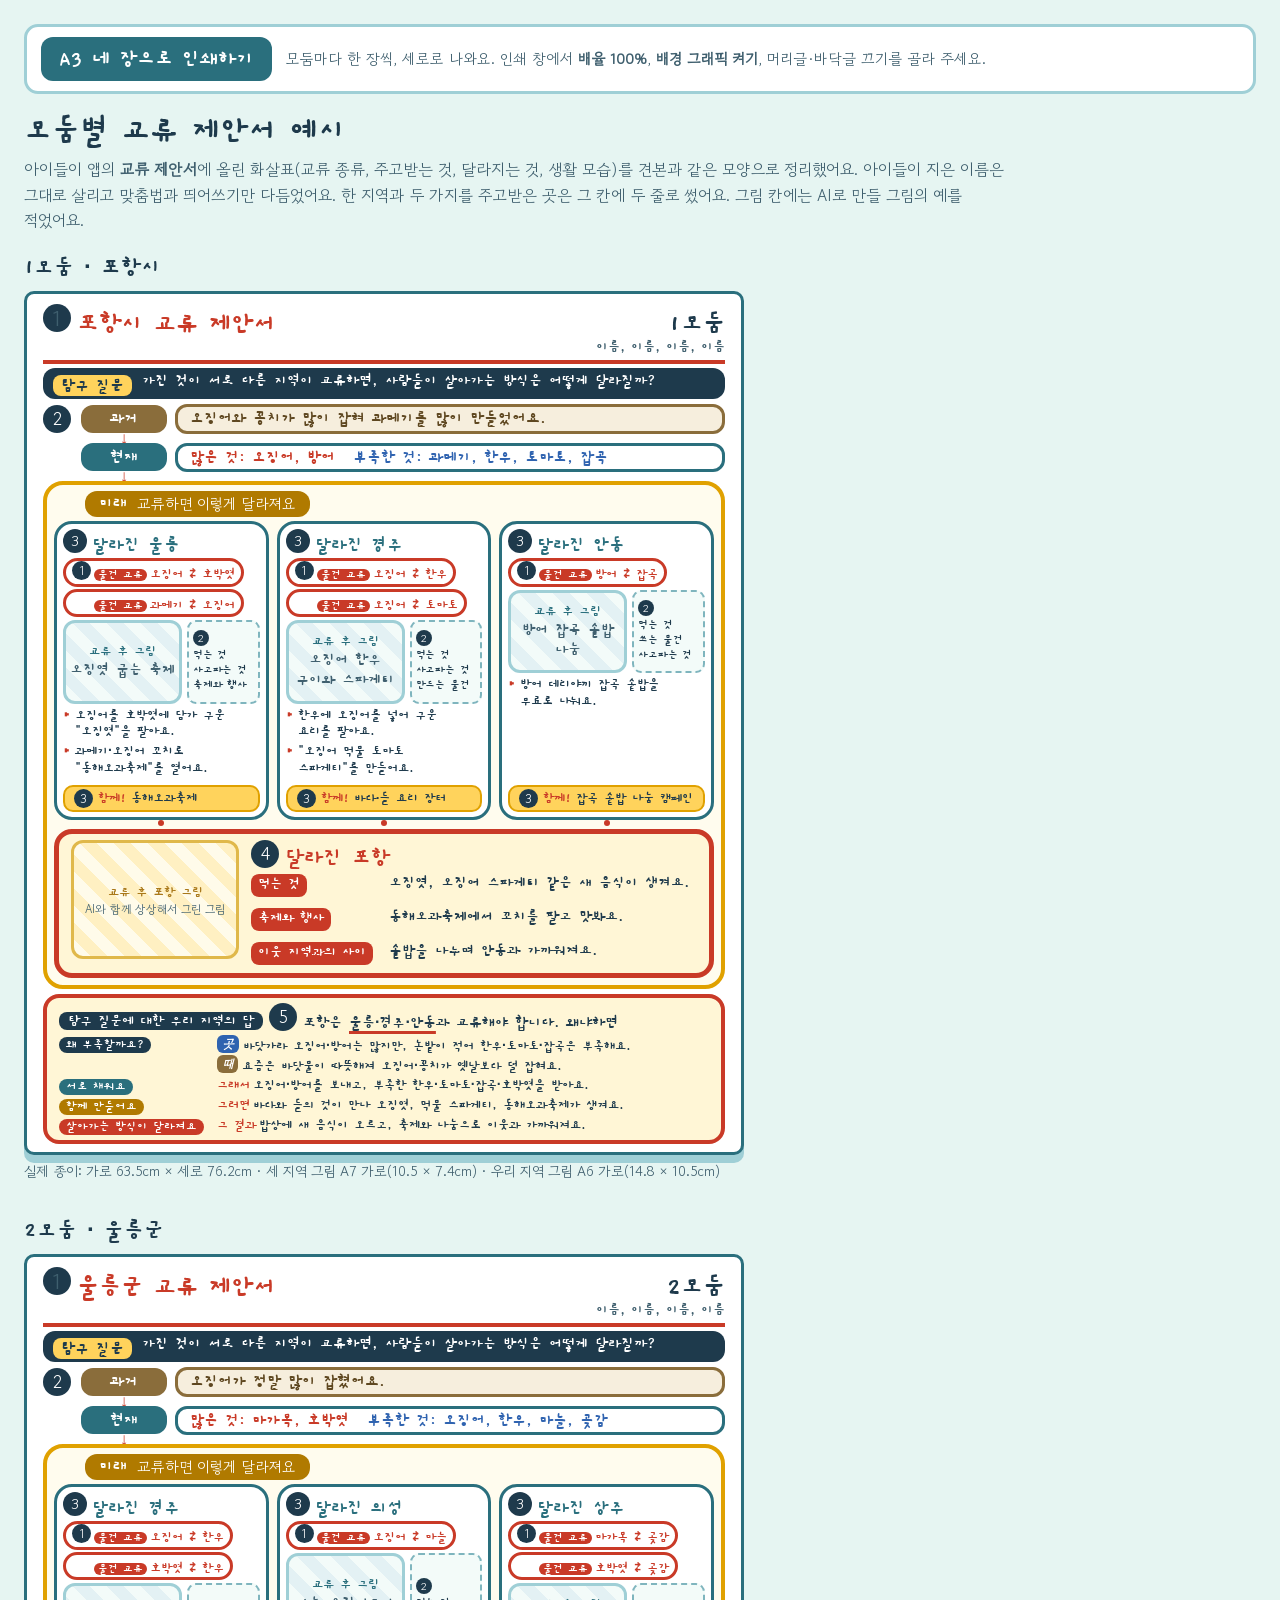
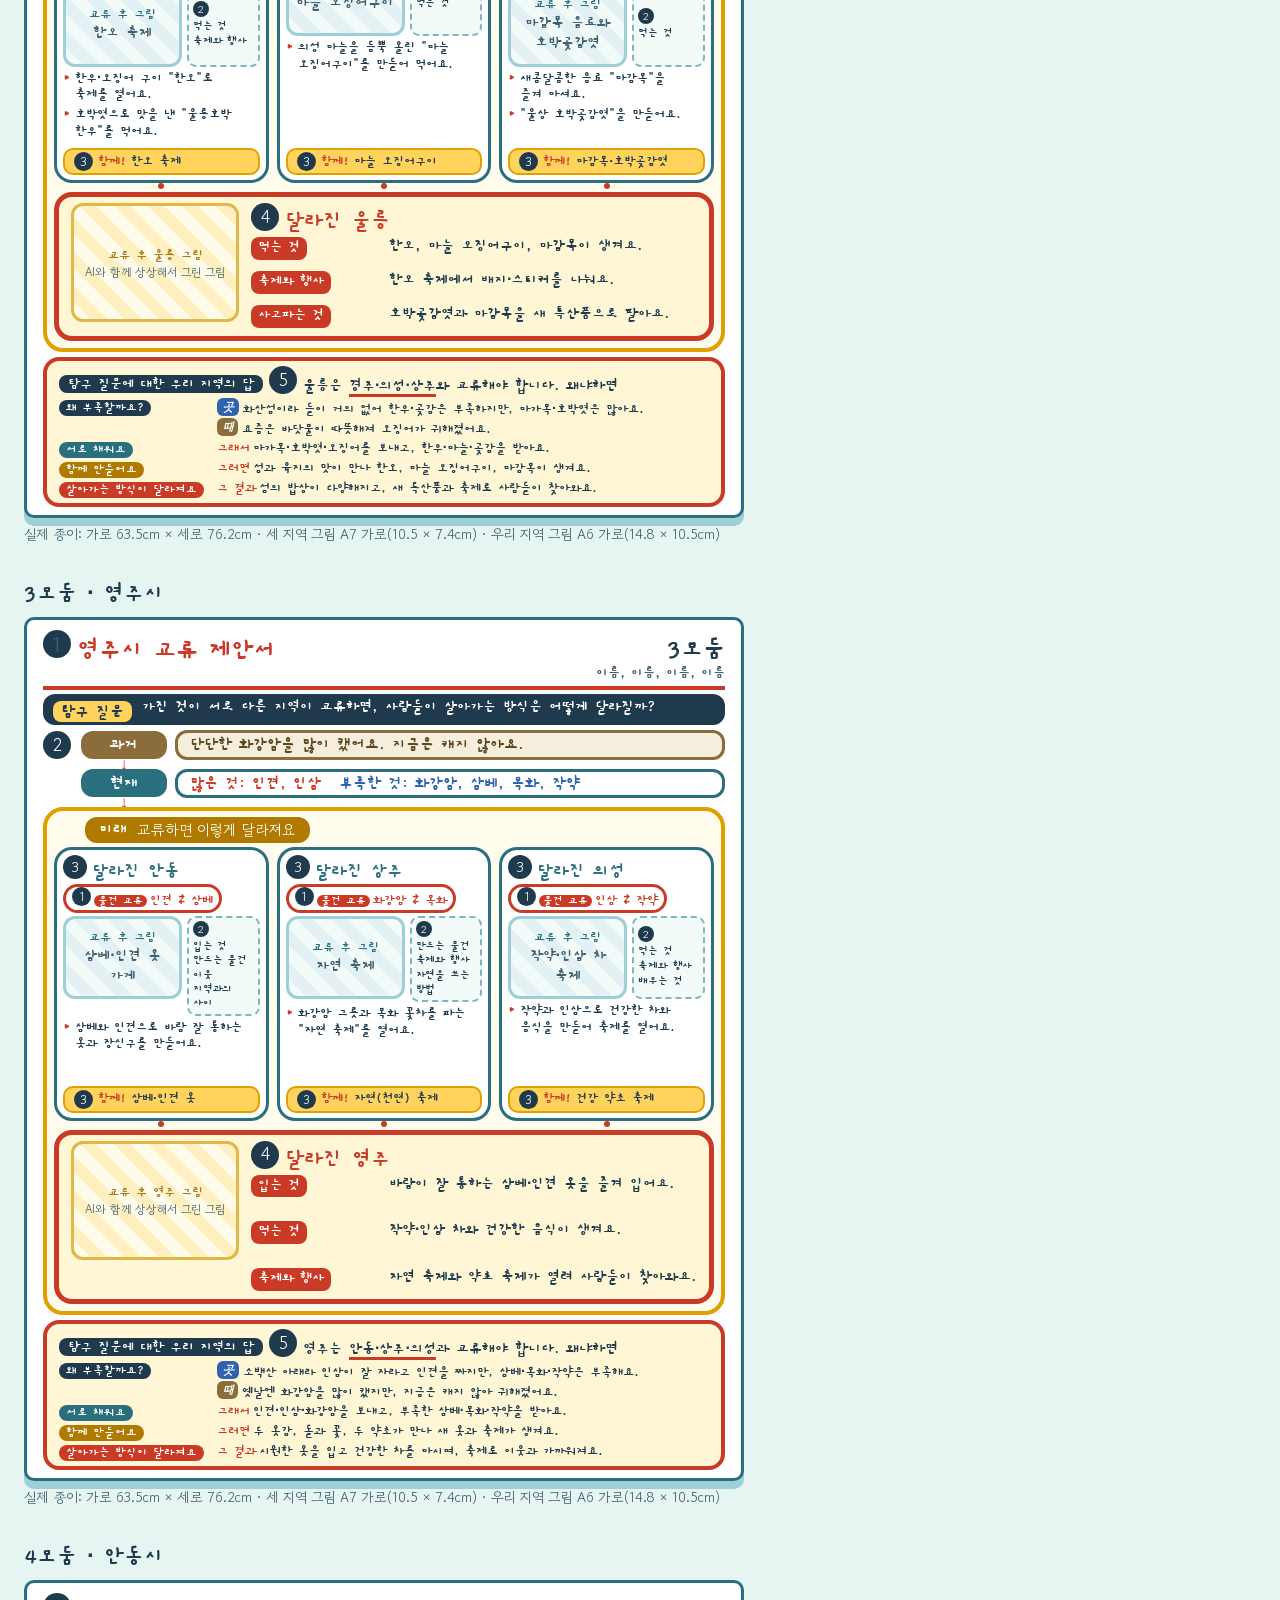
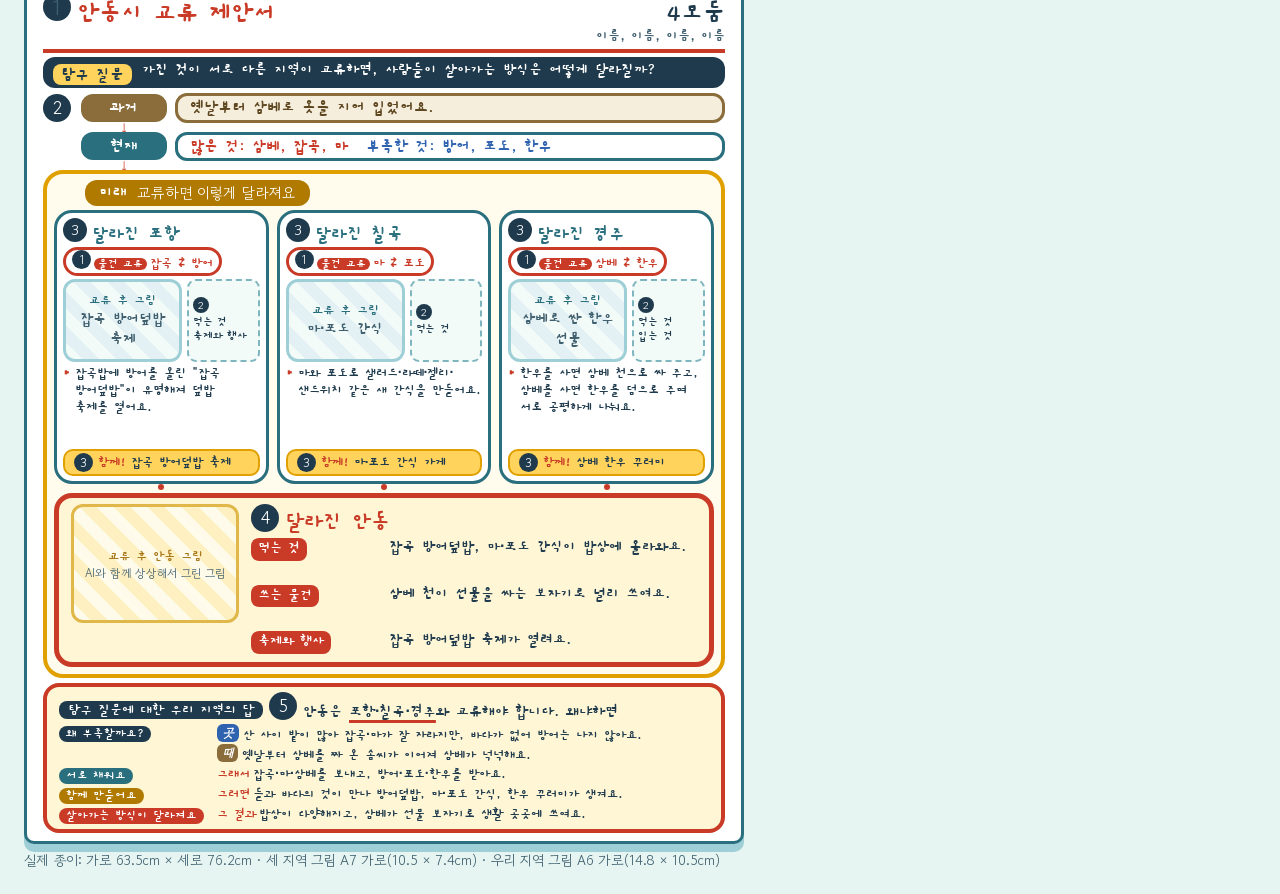
==== commit bbb33ca7: "이젤패드 우리 지역의 답을 원인→결과 네 줄로: 왜 부족할까요(곳·때) → 그래서 서로 채워요 → 그러면 함께 만들어요 → 그 결과 살아가는 방식 모둠 예시 4장, 문경 견본, 연" ====
--- a/docs/easel-groups.html
+++ b/docs/easel-groups.html
@@ -98,7 +98,12 @@
           pic: '방어 잡곡 솥밥 나눔', plus: '잡곡 솥밥 나눔 캠페인' },
       ],
       chg: [['먹는 것', '오징엿, 오징어 스파게티 같은 새 음식이 생겨요.'], ['축제와 행사', '동해오과축제에서 꼬치를 팔고 맛봐요.'], ['이웃 지역과의 사이', '솥밥을 나누며 안동과 가까워져요.']],
-      claim: ['울릉·경주·안동', '오징어·과메기·방어를 보내고, 호박엿·한우·토마토·잡곡을 받아요.', '동해오과축제, 바다·들 요리 장터, 솥밥 나눔 캠페인', '새 음식이 생기고, 축제와 나눔으로 사람들이 모여요.'] },
+      claim: { with: '울릉·경주·안동',
+        sp: '바닷가라 오징어·방어는 많지만, 논밭이 적어 한우·토마토·잡곡은 부족해요.',
+        tm: '요즘은 바닷물이 따뜻해져 오징어·꽁치가 옛날보다 덜 잡혀요.',
+        fill: '오징어·방어를 보내고, 부족한 한우·토마토·잡곡·호박엿을 받아요.',
+        make: '바다와 들의 것이 만나 오징엿, 먹물 스파게티, 동해오과축제가 생겨요.',
+        life: '밥상에 새 음식이 오르고, 축제와 나눔으로 이웃과 가까워져요.' } },
     { g: '2모둠', place: '울릉군', short: '울릉',
       past: '오징어가 정말 많이 잡혔어요.',
       many: '마가목, 호박엿', few: '오징어, 한우, 마늘, 곶감',
@@ -114,7 +119,12 @@
           pic: '마감목 음료와 호박곶감엿', plus: '마감목·호박곶감엿' },
       ],
       chg: [['먹는 것', '한오, 마늘 오징어구이, 마감목이 생겨요.'], ['축제와 행사', '한오 축제에서 배지·스티커를 나눠요.'], ['사고파는 것', '호박곶감엿과 마감목을 새 특산품으로 팔아요.']],
-      claim: ['경주·의성·상주', '오징어·호박엿·마가목을 보내고, 한우·마늘·곶감을 받아요.', '한오 축제, 마늘 오징어구이, 마감목·호박곶감엿', '섬의 밥상과 간식이 다양해지고, 축제로 사람들이 모여요.'] },
+      claim: { with: '경주·의성·상주',
+        sp: '화산섬이라 들이 거의 없어 한우·곶감은 부족하지만, 마가목·호박엿은 많아요.',
+        tm: '요즘은 바닷물이 따뜻해져 오징어가 귀해졌어요.',
+        fill: '마가목·호박엿·오징어를 보내고, 한우·마늘·곶감을 받아요.',
+        make: '섬과 육지의 맛이 만나 한오, 마늘 오징어구이, 마감목이 생겨요.',
+        life: '섬의 밥상이 다양해지고, 새 특산품과 축제로 사람들이 찾아와요.' } },
     { g: '3모둠', place: '영주시', short: '영주',
       past: '단단한 화강암을 많이 캤어요. 지금은 캐지 않아요.',
       many: '인견, 인삼', few: '화강암, 삼베, 목화, 작약',
@@ -130,7 +140,12 @@
           pic: '작약·인삼 차 축제', plus: '건강 약초 축제' },
       ],
       chg: [['입는 것', '바람이 잘 통하는 삼베·인견 옷을 즐겨 입어요.'], ['먹는 것', '작약·인삼 차와 건강한 음식이 생겨요.'], ['축제와 행사', '자연 축제와 약초 축제가 열려 사람들이 찾아와요.']],
-      claim: ['안동·상주·의성', '인견·화강암·인삼을 보내고, 삼베·목화·작약을 받아요.', '삼베·인견 옷, 자연 축제, 건강 약초 축제', '옷과 먹을거리가 건강해지고, 축제로 이웃과 가까워져요.'] },
+      claim: { with: '안동·상주·의성',
+        sp: '소백산 아래라 인삼이 잘 자라고 인견을 짜지만, 삼베·목화·작약은 부족해요.',
+        tm: '옛날엔 화강암을 많이 캤지만, 지금은 캐지 않아 귀해졌어요.',
+        fill: '인견·인삼·화강암을 보내고, 부족한 삼베·목화·작약을 받아요.',
+        make: '두 옷감, 돌과 꽃, 두 약초가 만나 새 옷과 축제가 생겨요.',
+        life: '시원한 옷을 입고 건강한 차를 마시며, 축제로 이웃과 가까워져요.' } },
     { g: '4모둠', place: '안동시', short: '안동',
       past: '옛날부터 삼베로 옷을 지어 입었어요.',
       many: '삼베, 잡곡, 마', few: '방어, 포도, 한우',
@@ -146,7 +161,12 @@
           pic: '삼베로 싼 한우 선물', plus: '삼베 한우 꾸러미' },
       ],
       chg: [['먹는 것', '잡곡 방어덮밥, 마·포도 간식이 밥상에 올라와요.'], ['쓰는 물건', '삼베 천이 선물을 싸는 보자기로 널리 쓰여요.'], ['축제와 행사', '잡곡 방어덮밥 축제가 열려요.']],
-      claim: ['포항·칠곡·경주', '잡곡·마·삼베를 보내고, 방어·포도·한우를 받아요.', '덮밥 축제, 마·포도 간식, 삼베 한우 꾸러미', '새 음식이 생기고, 삼베가 생활 곳곳에 쓰여요.'] },
+      claim: { with: '포항·칠곡·경주',
+        sp: '산 사이 밭이 많아 잡곡·마가 잘 자라지만, 바다가 없어 방어는 나지 않아요.',
+        tm: '옛날부터 삼베를 짜 온 솜씨가 이어져 삼베가 넉넉해요.',
+        fill: '잡곡·마·삼베를 보내고, 방어·포도·한우를 받아요.',
+        make: '들과 바다의 것이 만나 방어덮밥, 마·포도 간식, 한우 꾸러미가 생겨요.',
+        life: '밥상이 다양해지고, 삼베가 선물 보자기로 생활 곳곳에 쓰여요.' } },
   ];
   // 받침이 있으면 앞의 말, 없으면 뒤의 말(은/는, 과/와)
   const jo = (w, a, b) => { const c = w.charCodeAt(w.length - 1); return c >= 0xAC00 && c <= 0xD7A3 && (c - 0xAC00) % 28 ? a : b; };
@@ -177,11 +197,12 @@
           </div>
         </div>
       </div>
-      <div class="claim"><span class="ans">탐구 질문에 대한 우리 지역의 답</span><span class="cn">5</span>${e(d.short)}${jo(d.short, '은', '는')} <u>${e(d.claim[0])}</u>${jo(d.claim[0], '과', '와')} 교류해야 합니다. 왜냐하면
-        <ol>
-          <li><b>서로 채워요</b><span>${e(d.claim[1])}</span></li>
-          <li><b>함께 만들어요</b><span>${e(d.claim[2])}</span></li>
-          <li><b>살아가는 방식이 달라져요</b><span>${e(d.claim[3])}</span></li>
+      <div class="claim chainbox"><span class="ans">탐구 질문에 대한 우리 지역의 답</span><span class="cn">5</span>${e(d.short)}${jo(d.short, '은', '는')} <u>${e(d.claim.with)}</u>${jo(d.claim.with, '과', '와')} 교류해야 합니다. 왜냐하면
+        <ol class="chain">
+          <li><b>왜 부족할까요?</b><span><i class="why-sp">곳</i>${e(d.claim.sp)}<br><i class="why-tm">때</i>${e(d.claim.tm)}</span></li>
+          <li><b>서로 채워요</b><span><em class="so">그래서</em>${e(d.claim.fill)}</span></li>
+          <li><b>함께 만들어요</b><span><em class="so">그러면</em>${e(d.claim.make)}</span></li>
+          <li><b>살아가는 방식이 달라져요</b><span><em class="so">그 결과</em>${e(d.claim.life)}</span></li>
         </ol></div>
     </div>`;
   document.getElementById('groups').innerHTML = GROUPS.map((d) => `<div class="gx-sheet gx"><div class="fit"><figure>
--- a/docs/easel.css
+++ b/docs/easel.css
@@ -365,3 +365,34 @@
   .formula b { color: var(--coral-d); }
   .formula small { display: block; font-family: 'Gowun Dodum', sans-serif; font-weight: 400; font-size: 15px; color: var(--mute); }
   .formula small b { color: inherit; }
+
+/* ---------- 우리 지역의 답: 원인 → 결과 사슬 네 줄(2026-10-16) ----------
+   ① 왜 부족할까요?(곳·때에 따라 많은 것과 부족한 것) → 그래서 ② 서로 채워요 → 그러면 ③ 함께 만들어요 → 그 결과 ④ 살아가는 방식이 달라져요 */
+.pad .claim ol.chain { gap: 3px; }
+.pad .claim ol.chain li { grid-template-columns: 168px 1fr; align-items: start; }
+.pad .claim ol.chain li b { position: relative; }
+.claim li:nth-child(4) b { background: #6B3FA0; }
+.claim ol.chain li:nth-child(1) b { background: var(--ink); }
+.claim ol.chain li:nth-child(2) b { background: var(--teal); }
+.claim ol.chain li:nth-child(3) b { background: #B07A00; }
+.claim ol.chain li:nth-child(4) b { background: var(--coral-d); }
+/* 이름표 사이의 아래 화살표: 원인에서 결과로 이어짐 */
+.claim ol.chain li + li b::before { content: "↓"; position: absolute; left: 12px; top: -15px; font-size: 13px; line-height: 1; color: var(--coral-d); }
+.claim .why-sp, .claim .why-tm { display: inline-block; margin-right: 4px; padding: 0 5px; border-radius: 6px; font-family: 'Gowun Dodum', sans-serif; font-size: 12px; line-height: 1.5; color: #fff; vertical-align: 1px; }
+.claim .why-sp { background: #2F63B0; }
+.claim .why-tm { background: #8A6D3B; }
+.claim .so { font-style: normal; font-weight: 700; color: var(--coral-d); margin-right: 3px; }
+/* 네 줄 사슬을 종이 안에: 첫 줄(○○은 ○○과 교류해야…)을 제목 딱지 옆으로, 글씨는 조금 작게 */
+.pad .claim.chainbox .ans { display: inline-block; margin: 0 6px 2px 0; vertical-align: 2px; }
+.pad .claim.chainbox { font-size: 16px; line-height: 1.25; }
+.pad .claim.chainbox ol.chain { margin-top: 2px; gap: 2px; }
+.pad .claim.chainbox ol.chain li { grid-template-columns: 150px 1fr; font-size: 14px; line-height: 1.22; }
+.pad .claim.chainbox ol.chain li b { font-size: 13px; padding: 0 7px; }
+.pad .claim.chainbox ol.chain li + li b::before { top: -12px; left: 10px; font-size: 11px; }
+/* 이름표 사이 화살표는 빼고 '그래서·그러면·그 결과'로 이음 */
+.claim ol.chain li + li b::before { content: none; }
+/* 달라진 우리 지역: 제목을 그림 옆 글 위로(견본·모둠 예시 공통) */
+.pad .hub { grid-template-rows: auto 1fr; row-gap: 3px; }
+.pad .hub h3 { grid-column: 2; grid-row: 1; }
+.pad .hub .pic { grid-column: 1; grid-row: 1 / 3; }
+.pad .hub .chg { grid-column: 2; grid-row: 2; }
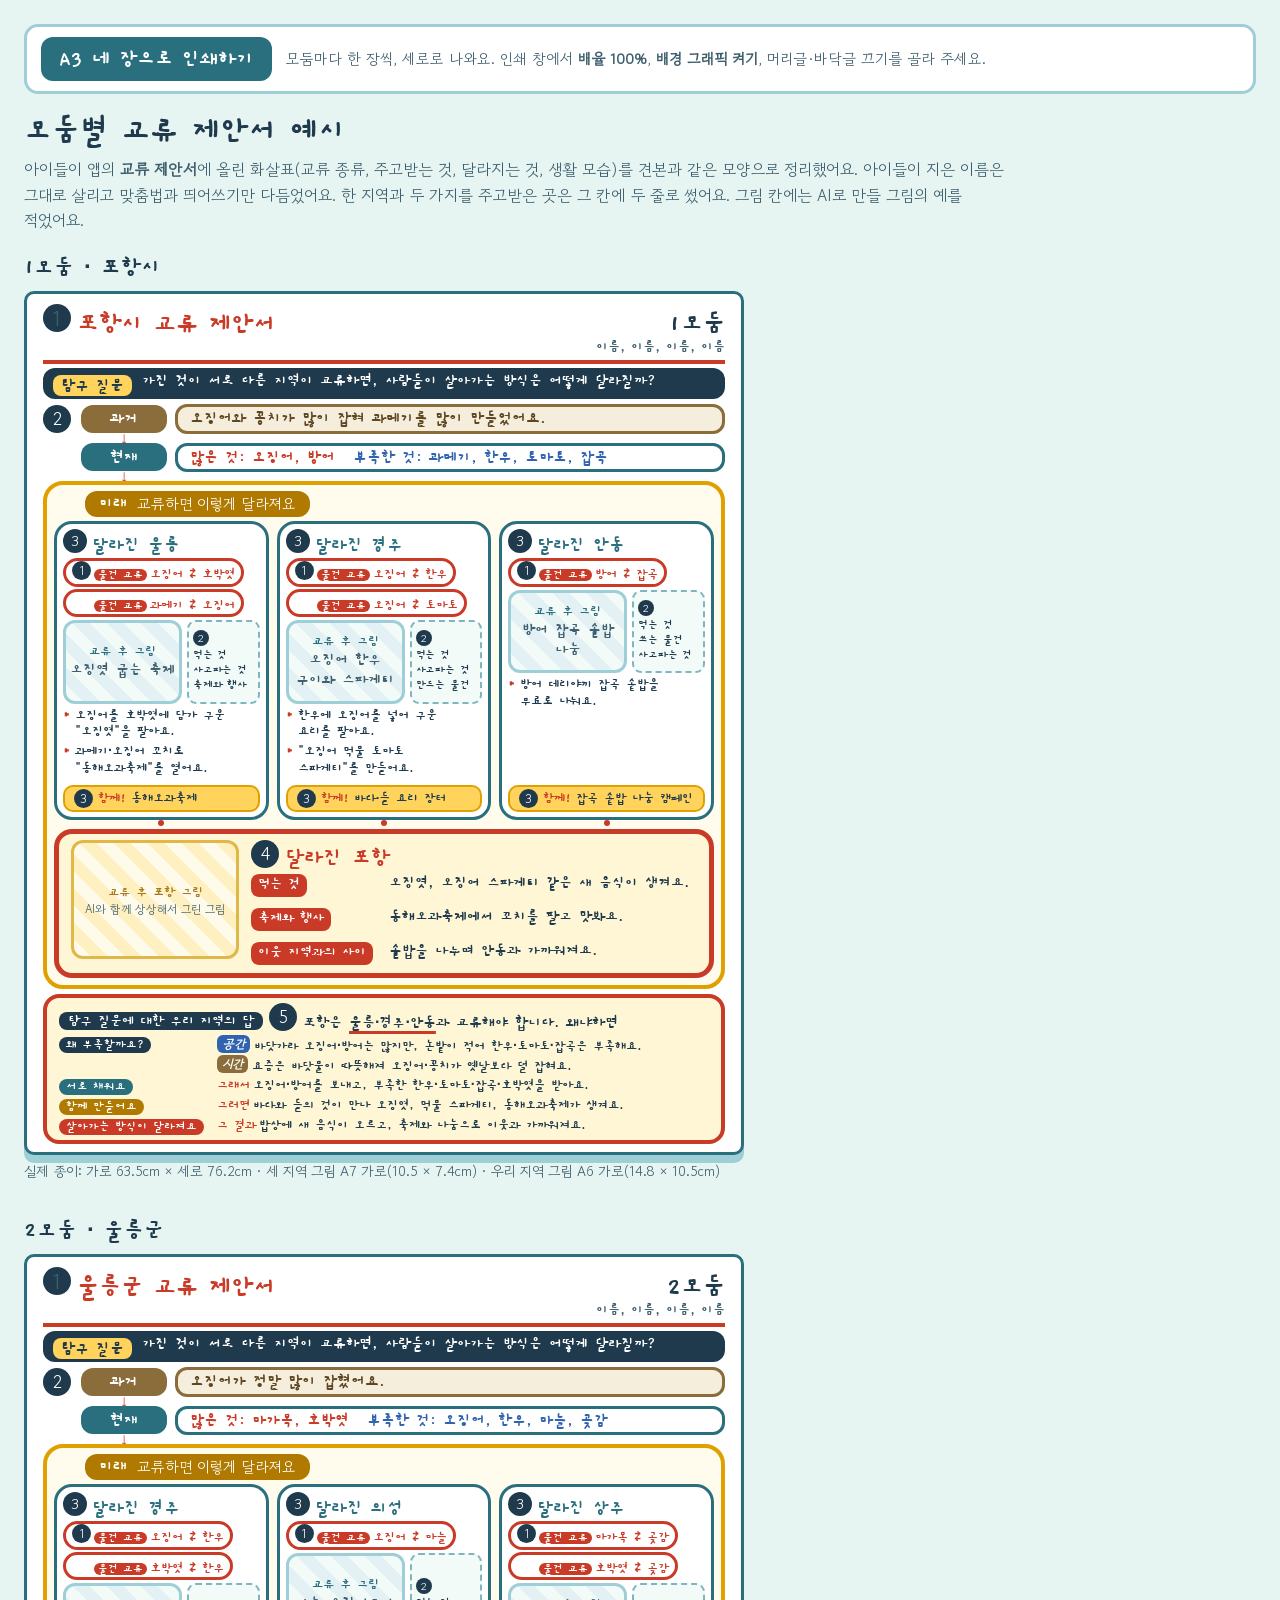
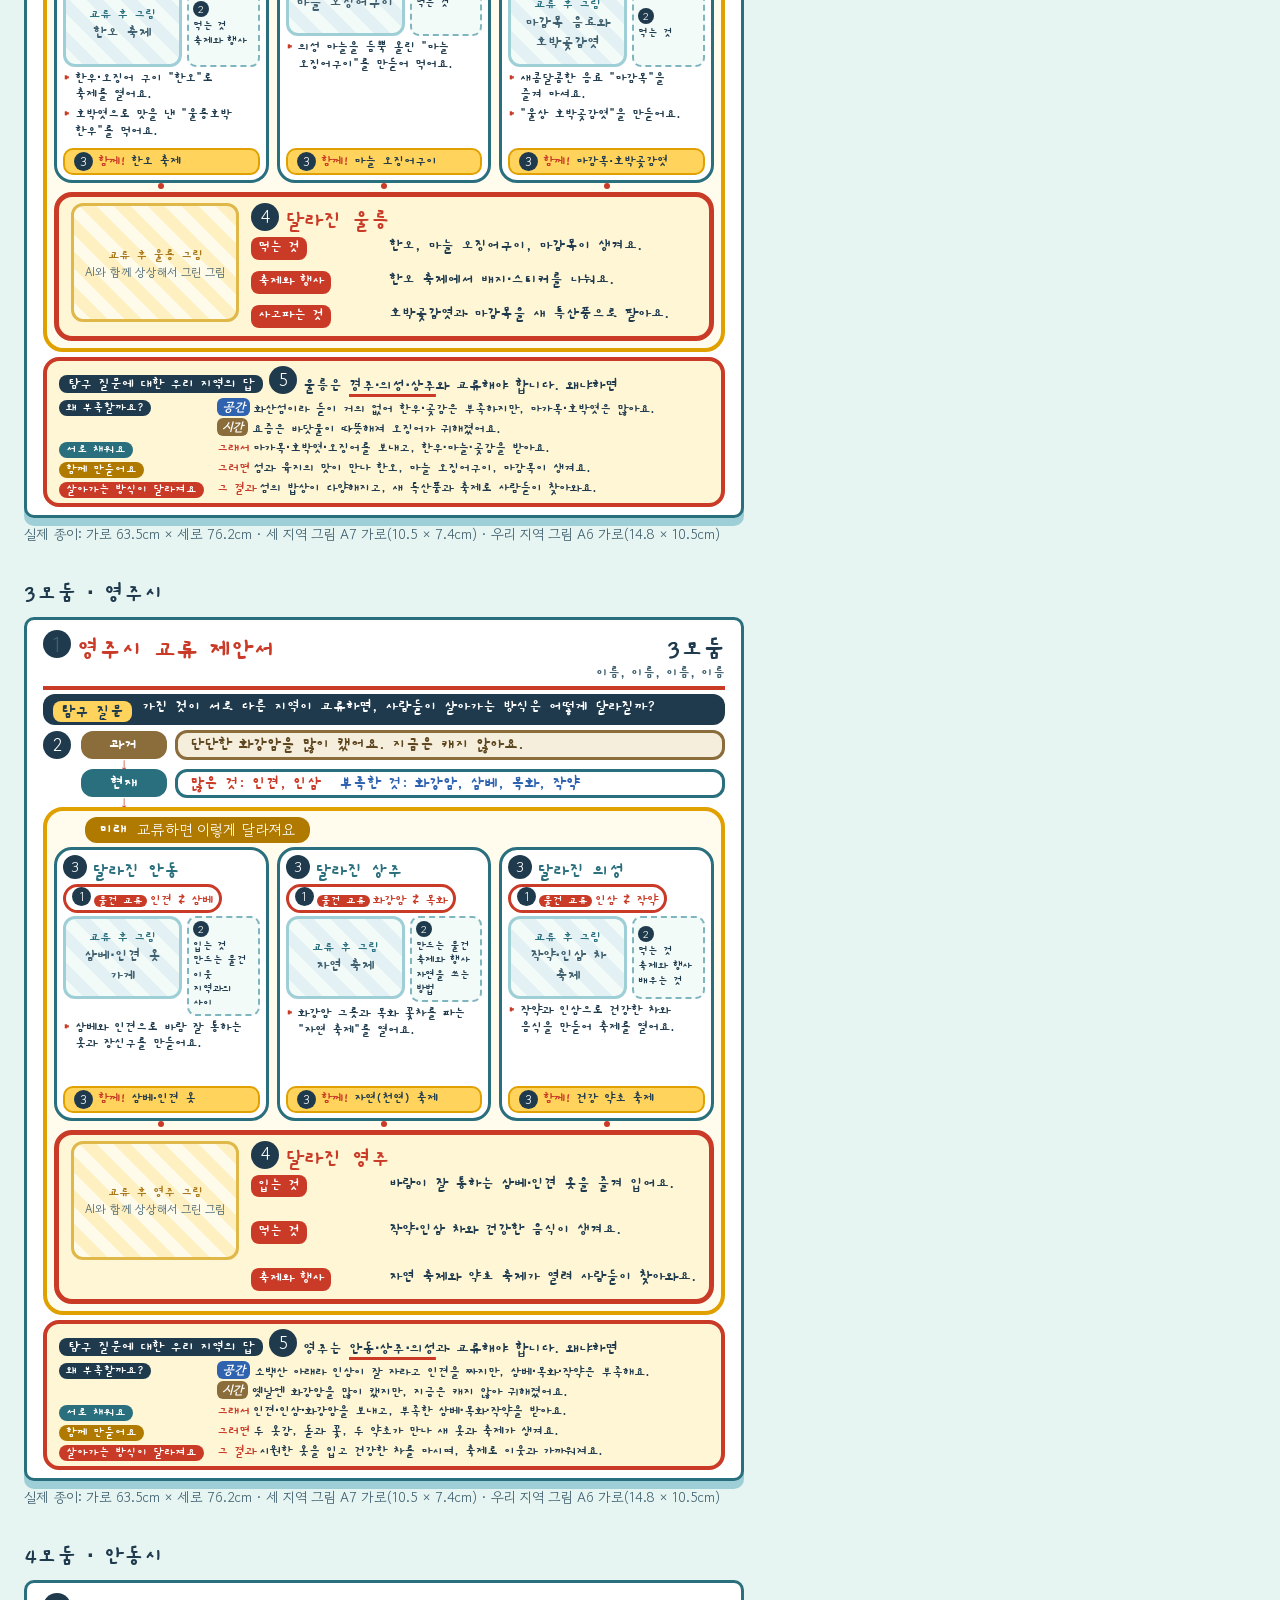
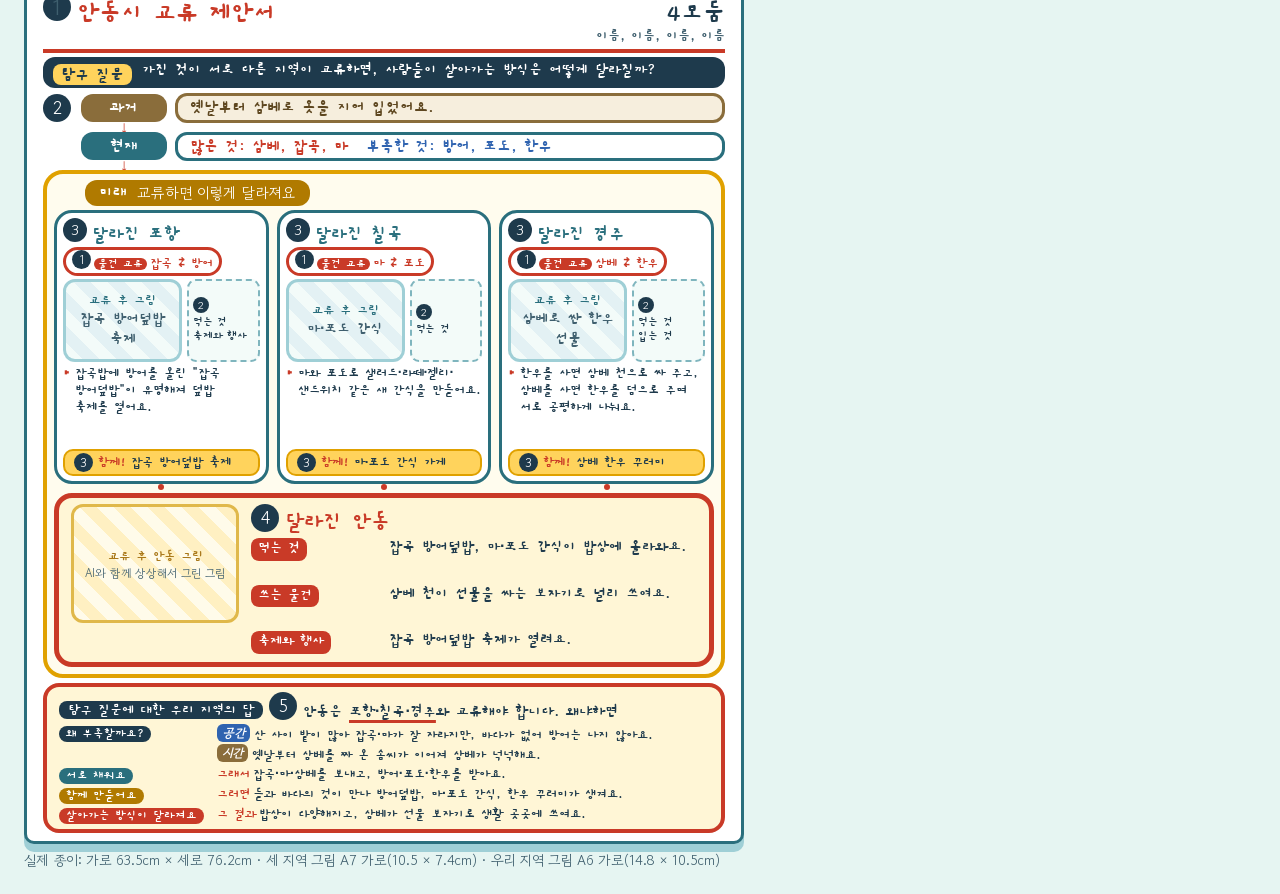
==== commit ee18826f: "이젤패드 답의 '곳·때'를 '공간·시간'으로(모둠 예시·견본·연습 종이·안내), PDF 다시 뽑음 Co-Authored-By: Claude Opus 5.5 <noreply@anth" ====
--- a/docs/easel-groups.html
+++ b/docs/easel-groups.html
@@ -199,7 +199,7 @@
       </div>
       <div class="claim chainbox"><span class="ans">탐구 질문에 대한 우리 지역의 답</span><span class="cn">5</span>${e(d.short)}${jo(d.short, '은', '는')} <u>${e(d.claim.with)}</u>${jo(d.claim.with, '과', '와')} 교류해야 합니다. 왜냐하면
         <ol class="chain">
-          <li><b>왜 부족할까요?</b><span><i class="why-sp">곳</i>${e(d.claim.sp)}<br><i class="why-tm">때</i>${e(d.claim.tm)}</span></li>
+          <li><b>왜 부족할까요?</b><span><i class="why-sp">공간</i>${e(d.claim.sp)}<br><i class="why-tm">시간</i>${e(d.claim.tm)}</span></li>
           <li><b>서로 채워요</b><span><em class="so">그래서</em>${e(d.claim.fill)}</span></li>
           <li><b>함께 만들어요</b><span><em class="so">그러면</em>${e(d.claim.make)}</span></li>
           <li><b>살아가는 방식이 달라져요</b><span><em class="so">그 결과</em>${e(d.claim.life)}</span></li>
--- a/docs/easel.css
+++ b/docs/easel.css
@@ -367,7 +367,7 @@
   .formula small b { color: inherit; }
 
 /* ---------- 우리 지역의 답: 원인 → 결과 사슬 네 줄(2026-10-16) ----------
-   ① 왜 부족할까요?(곳·때에 따라 많은 것과 부족한 것) → 그래서 ② 서로 채워요 → 그러면 ③ 함께 만들어요 → 그 결과 ④ 살아가는 방식이 달라져요 */
+   ① 왜 부족할까요?(공간·시간에 따라 많은 것과 부족한 것) → 그래서 ② 서로 채워요 → 그러면 ③ 함께 만들어요 → 그 결과 ④ 살아가는 방식이 달라져요 */
 .pad .claim ol.chain { gap: 3px; }
 .pad .claim ol.chain li { grid-template-columns: 168px 1fr; align-items: start; }
 .pad .claim ol.chain li b { position: relative; }
